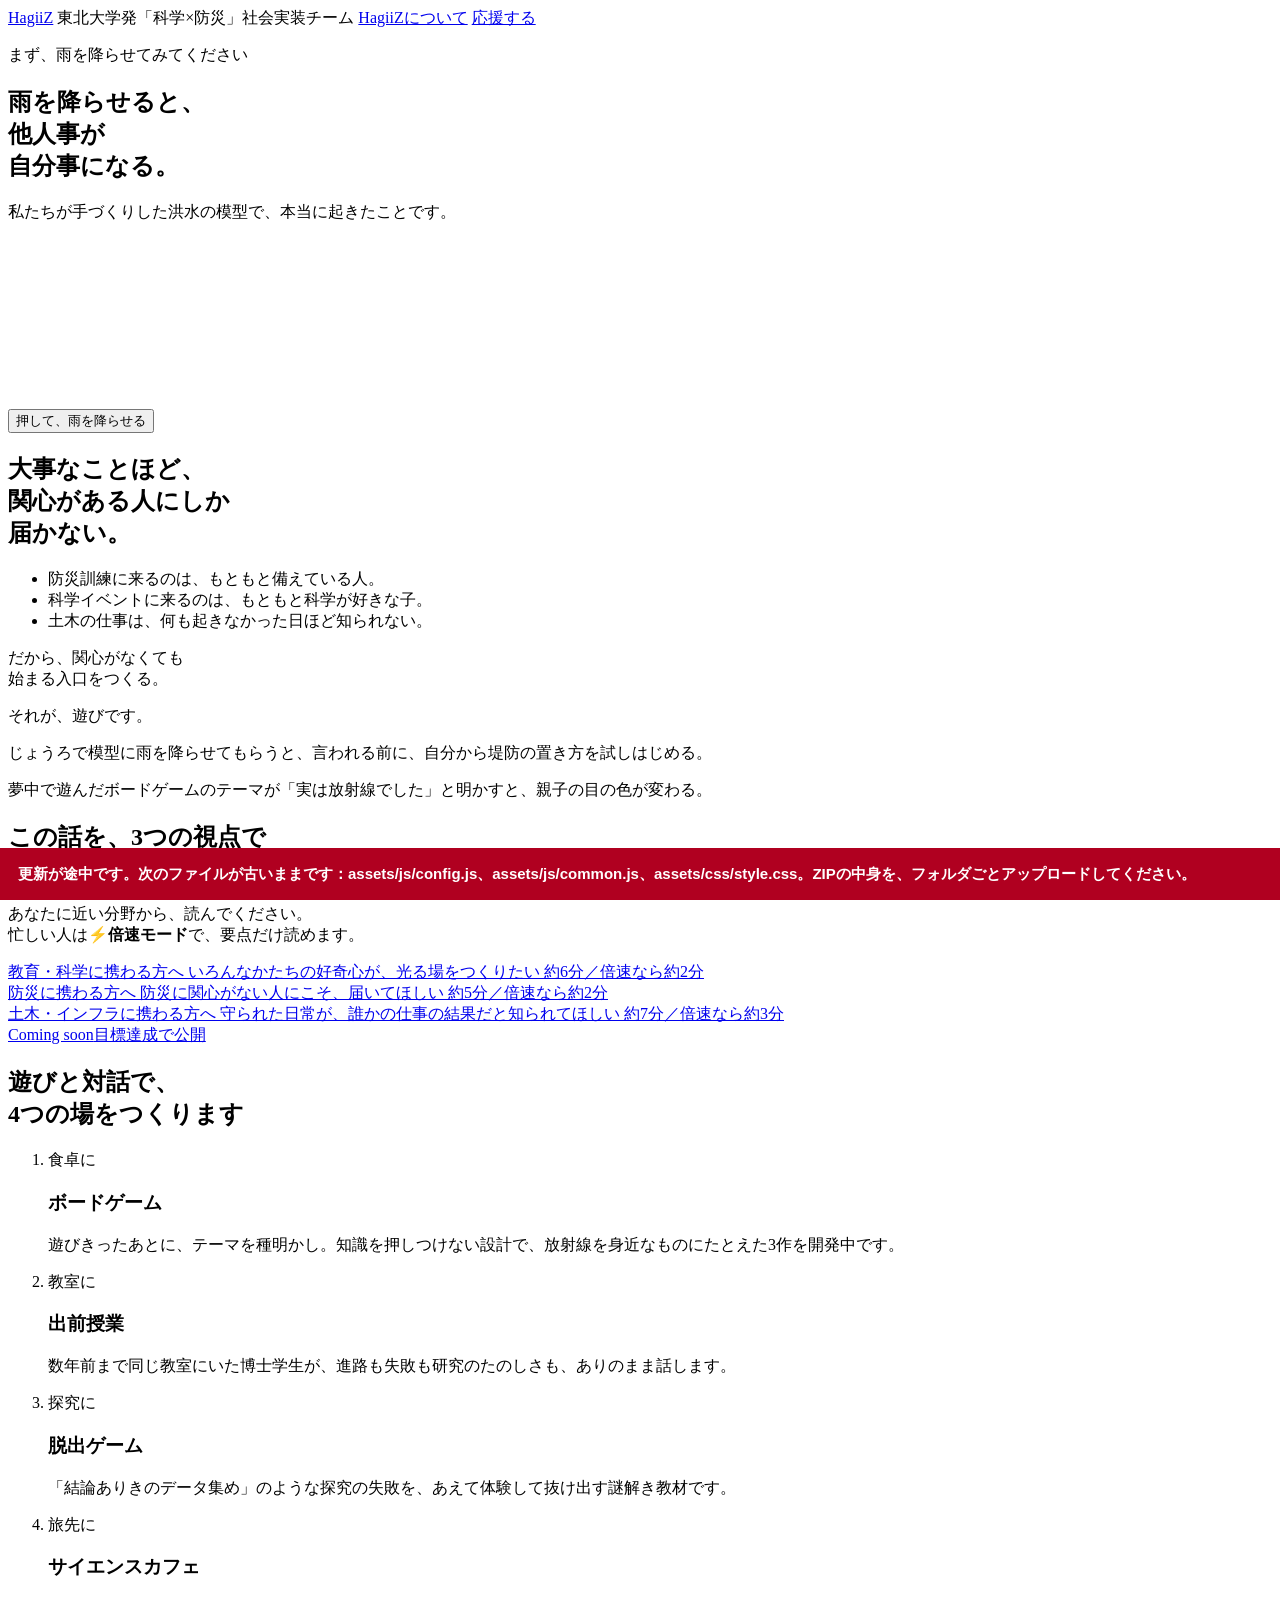
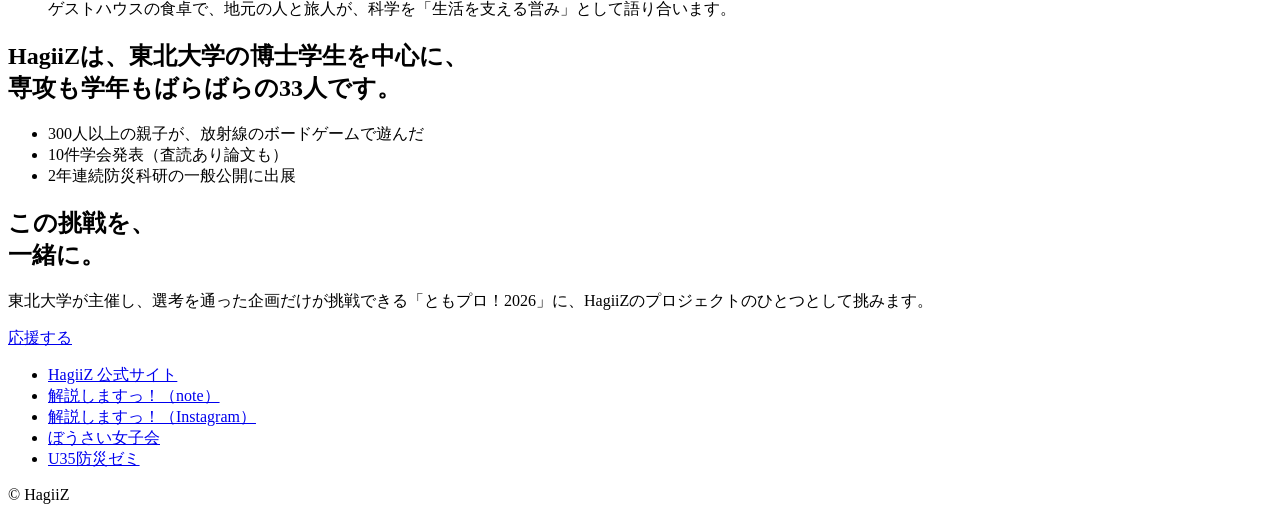
==== index.html @ 509cc251 "Add files via upload" ====
<!doctype html>
<html lang="ja">
<head>
<meta charset="utf-8">
<meta name="viewport" content="width=device-width, initial-scale=1, viewport-fit=cover">
<title>雨を降らせると、他人事が自分事になる。｜HagiiZ</title>
<meta name="description" content="大事なことほど、関心がある人にしか届かない。だから東北大学の学生33人のチーム HagiiZ は、関心がなくても始まる「遊び」をつくります。">
<meta name="theme-color" content="#E24F93">

<!-- SNSで共有したときの表示（公開URLが決まったら https://〜 の部分を書き換えてください） -->
<meta property="og:type" content="website">
<meta property="og:title" content="雨を降らせると、他人事が自分事になる。｜HagiiZ">
<meta property="og:description" content="大事なことほど、関心がある人にしか届かない。だから、関心がなくても始まる「遊び」をつくる。">
<meta property="og:image" content="https://USERNAME.github.io/REPOSITORY/images/ogp/top.jpg">
<meta name="twitter:card" content="summary_large_image">

<link rel="icon" href="data:image/svg+xml,<svg xmlns='http://www.w3.org/2000/svg' viewBox='0 0 100 100'><text y='.9em' font-size='90'>🌊</text></svg>">
<link rel="preconnect" href="https://fonts.googleapis.com">
<link rel="preconnect" href="https://fonts.gstatic.com" crossorigin>
<link href="https://fonts.googleapis.com/css2?family=Dela+Gothic+One&family=Noto+Sans+JP:wght@500;700;900&display=swap" rel="stylesheet">
<link rel="stylesheet" href="assets/css/style.css?v=2026-09-25b">
</head>
<body class="top">

<header class="head">
  <a class="logo" href="index.html">HagiiZ</a>
  <span class="head-tag">東北大学発「科学×防災」社会実装チーム</span>
  <a class="about-btn" data-about href="https://www.hagiiz.com/" target="_blank" rel="noopener">HagiiZについて</a>
  <a class="btn btn--support btn--sm" data-support="header" href="support.html">応援する</a>
</header>

<main>

  <!-- ① フック：さわれる模型 -->
  <section class="hero" aria-labelledby="hero-title">
    <div class="hero-inner">
      <div class="hero-text">
        <p class="sticker">まず、雨を降らせてみてください</p>
        <h1 id="hero-title" class="hero-title">雨を降らせると、<br>他人事が<br>自分事になる。</h1>
        <p class="hero-lead note">私たちが手づくりした洪水の模型で、本当に起きたことです。</p>
      </div>

      <div class="model-wrap">
        <div class="model" id="model">
          <canvas id="model-canvas" role="img" aria-label="洪水流域模型。左に山、真ん中に川と堤防、右に町。雨が降ると川の水位が上がり、堤防を越えると町に水が流れ込む。"></canvas>
        </div>
        <p class="model-caption" id="model-caption" aria-live="polite"></p>
        <div class="model-actions">
          <button class="btn btn--pour" id="model-btn" type="button">押して、雨を降らせる</button>
          <button class="btn-text" id="model-reset" type="button" hidden>最初から</button>
        </div>
        <div class="model-cta" id="model-cta" hidden>
          <p class="model-cta-t">この「自分事になる瞬間」を、<br>つくり続けたい。</p>
          <a class="btn btn--sub" href="#why">なぜ、つくるのか</a>
        </div>
      </div>
    </div>
  </section>

  <span data-dock-after aria-hidden="true"></span>

  <!-- ② いちばん大きな話：なぜ -->
  <section class="why" id="why" aria-labelledby="why-title">
    <div class="why-inner">
      <div class="why-col">
        <h2 class="why-big" id="why-title">大事なことほど、<br>関心がある人にしか<br>届かない。</h2>
        <ul class="why-facts note">
          <li>防災訓練に来るのは、もともと備えている人。</li>
          <li>科学イベントに来るのは、もともと科学が好きな子。</li>
          <li>土木の仕事は、何も起きなかった日ほど知られない。</li>
        </ul>
      </div>
      <div class="why-col why-col--a">
        <p class="why-big why-big--turn">だから、関心がなくても<br>始まる入口をつくる。</p>
        <p class="why-answer"><span>それが、</span><span class="why-play">遊び</span><span>です。</span></p>
        <div class="why-proof">
          <p class="note">じょうろで模型に雨を降らせてもらうと、言われる前に、自分から堤防の置き方を試しはじめる。</p>
          <p class="note">夢中で遊んだボードゲームのテーマが「実は放射線でした」と明かすと、親子の目の色が変わる。</p>
        </div>
      </div>
    </div>
  </section>

  <!-- ③ 3つの視点 -->
  <section class="doors" id="doors" aria-labelledby="doors-title">
    <div class="wrap">
      <h2 class="sec-title" id="doors-title">この話を、3つの視点で<br class="sp">書きました。</h2>
      <p class="note doors-lead">あなたに近い分野から、読んでください。<br>忙しい人は<b class="fast-word">⚡倍速モード</b>で、要点だけ読めます。</p>

      <div class="doors-grid">
        <a class="door" data-layer="science" href="science.html">
          <div class="door-img" data-slot="top/door-science" data-alt="サイエンスの物語"></div>
          <div class="door-body">
            <span class="door-pill">教育・科学に携わる方へ</span>
            <span class="door-title">いろんなかたちの好奇心が、光る場をつくりたい</span>
            <span class="door-meta">約6分／倍速なら約2分</span>
          </div>
        </a>

        <a class="door" data-layer="bosai" href="bosai.html">
          <div class="door-img" data-slot="top/door-bosai" data-alt="防災の物語"></div>
          <div class="door-body">
            <span class="door-pill">防災に携わる方へ</span>
            <span class="door-title">防災に関心がない人にこそ、届いてほしい</span>
            <span class="door-meta">約5分／倍速なら約2分</span>
          </div>
        </a>

        <a class="door" data-layer="doboku" href="doboku.html" data-lock="doboku">
          <div class="door-img" data-slot="top/door-doboku" data-alt="土木の物語"></div>
          <div class="door-body">
            <span class="door-pill">土木・インフラに携わる方へ</span>
            <span class="door-title">守られた日常が、誰かの仕事の結果だと知られてほしい</span>
            <span class="door-meta">約7分／倍速なら約3分</span>
          </div>
          <span class="door-lock" aria-hidden="true"><span class="door-lock-t">Coming soon</span><span class="door-lock-d">目標達成で公開</span></span>
        </a>
      </div>
    </div>
  </section>

  <!-- ④ 私たちがつくるもの -->
  <section class="things" aria-labelledby="things-title">
    <div class="wrap">
      <h2 class="sec-title" id="things-title">遊びと対話で、<br class="sp">4つの場をつくります</h2>
      <ol class="things-grid">
        <li class="thing">
          <div class="thing-img" data-slot="top/thing-boardgame" data-alt="ボードゲームで遊ぶ親子"></div>
          <span class="thing-where">食卓に</span>
          <h3 class="thing-title">ボードゲーム</h3>
          <p class="note">遊びきったあとに、テーマを種明かし。知識を押しつけない設計で、放射線を身近なものにたとえた3作を開発中です。</p>
        </li>
        <li class="thing">
          <div class="thing-img" data-slot="top/thing-class" data-alt="高校での出前授業"></div>
          <span class="thing-where">教室に</span>
          <h3 class="thing-title">出前授業</h3>
          <p class="note">数年前まで同じ教室にいた博士学生が、進路も失敗も研究のたのしさも、ありのまま話します。</p>
        </li>
        <li class="thing">
          <div class="thing-img" data-slot="top/thing-escape" data-alt="脱出ゲーム教材"></div>
          <span class="thing-where">探究に</span>
          <h3 class="thing-title">脱出ゲーム</h3>
          <p class="note">「結論ありきのデータ集め」のような探究の失敗を、あえて体験して抜け出す謎解き教材です。</p>
        </li>
        <li class="thing">
          <div class="thing-img" data-slot="top/thing-cafe" data-alt="ゲストハウスのサイエンスカフェ"></div>
          <span class="thing-where">旅先に</span>
          <h3 class="thing-title">サイエンスカフェ</h3>
          <p class="note">ゲストハウスの食卓で、地元の人と旅人が、科学を「生活を支える営み」として語り合います。</p>
        </li>
      </ol>
    </div>
  </section>

  <!-- ⑤ 私たちについて -->
  <section class="stats" aria-labelledby="stats-title">
    <div class="wrap">
      <h2 class="stats-title" id="stats-title">HagiiZは、東北大学の博士学生を中心に、<br>専攻も学年もばらばらの33人です。</h2>
      <ul class="stats-list">
        <li><span class="stats-num" data-count="300" data-suffix="">300</span><span class="stats-unit">人以上</span><span class="stats-label">の親子が、放射線のボードゲームで遊んだ</span></li>
        <li><span class="stats-num" data-count="10" data-suffix="">10</span><span class="stats-unit">件</span><span class="stats-label">学会発表（査読あり論文も）</span></li>
        <li><span class="stats-num" data-count="2" data-suffix="">2</span><span class="stats-unit">年連続</span><span class="stats-label">防災科研の一般公開に出展</span></li>
      </ul>
    </div>
  </section>

  <!-- ⑥ ひとつだけのお願い -->
  <section class="final" aria-labelledby="final-title">
    <div class="wrap final-inner">
      <h2 class="final-title" id="final-title">この挑戦を、<br>一緒に。</h2>
      <p class="note final-lead">東北大学が主催し、選考を通った企画だけが挑戦できる「ともプロ！2026」に、HagiiZのプロジェクトのひとつとして挑みます。</p>
      <div class="btn-row">
        <a class="btn btn--support btn--lg" data-support="final" href="support.html">応援する</a>
      </div>
      <div id="share"></div>
    </div>
  </section>
</main>

<footer class="site-foot">
  <ul>
    <li><a href="https://www.hagiiz.com/" target="_blank" rel="noopener">HagiiZ 公式サイト</a></li>
    <li><a href="https://note.com/hagiiz_kaisetsu" target="_blank" rel="noopener">解説しますっ！（note）</a></li>
    <li><a href="https://www.instagram.com/hagiiz_kaisetsu/" target="_blank" rel="noopener">解説しますっ！（Instagram）</a></li>
    <li><a href="https://hagiiz-project.github.io/resilience-for-ladies-HP/" target="_blank" rel="noopener">ぼうさい女子会</a></li>
    <li><a href="https://u35-bosai-zemi.github.io/u35-bosai-web/" target="_blank" rel="noopener">U35防災ゼミ</a></li>
  </ul>
  <p>© HagiiZ</p>
</footer>

<!-- スマホ：最初の画面を過ぎると出る -->

<script src="assets/js/config.js?v=2026-09-25b"></script>
<script src="assets/js/common.js?v=2026-09-25b"></script>
<script src="assets/js/top.js?v=2026-09-25b"></script>
<script src="assets/js/hero.js?v=2026-09-25b"></script>
<script>
/* 更新チェック：HTMLだけ新しく、assets / content フォルダが古いままだと、ここで気づけるようにする */
(function () {
  var want = "2026-09-25b", bad = [];
  if (!window.SITE || window.SITE.BUILD !== want) bad.push("assets/js/config.js");
  if (!window.HZ || window.HZ.BUILD !== want) bad.push("assets/js/common.js");
  var css = getComputedStyle(document.documentElement).getPropertyValue("--build").replace(/["'\s]/g, "");
  if (css !== want) bad.push("assets/css/style.css");
  if (document.querySelector('script[src*="content/"]') && window.CONTENT_BUILD !== want) bad.push("content/");
  if (!bad.length) return;
  var d = document.createElement("div");
  d.setAttribute("role", "alert");
  d.style.cssText = "position:fixed;left:0;right:0;bottom:0;z-index:9999;padding:14px 18px;background:#B00020;color:#fff;font:700 15px/1.6 sans-serif";
  d.textContent = "更新が途中です。次のファイルが古いままです：" + bad.join("、") + "。ZIPの中身を、フォルダごとアップロードしてください。";
  document.body.appendChild(d);
})();
</script>
</body>
</html>
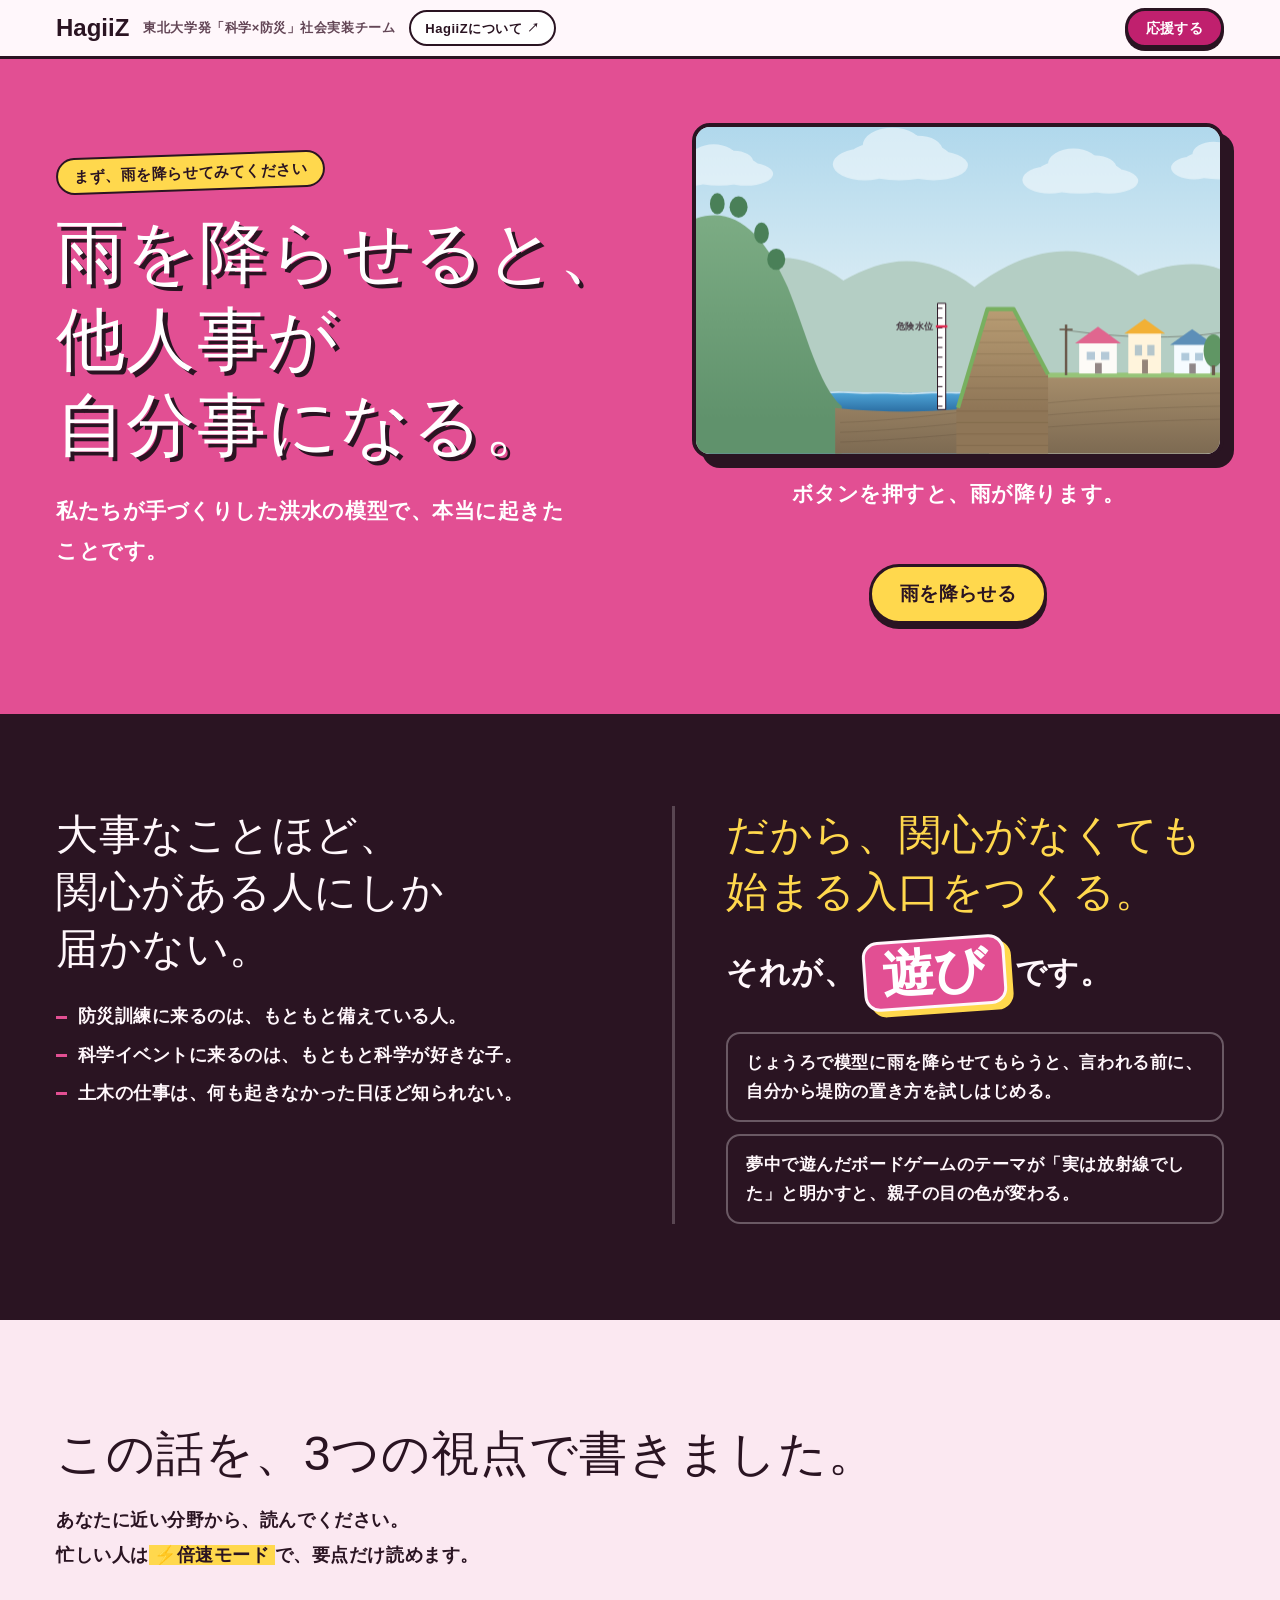
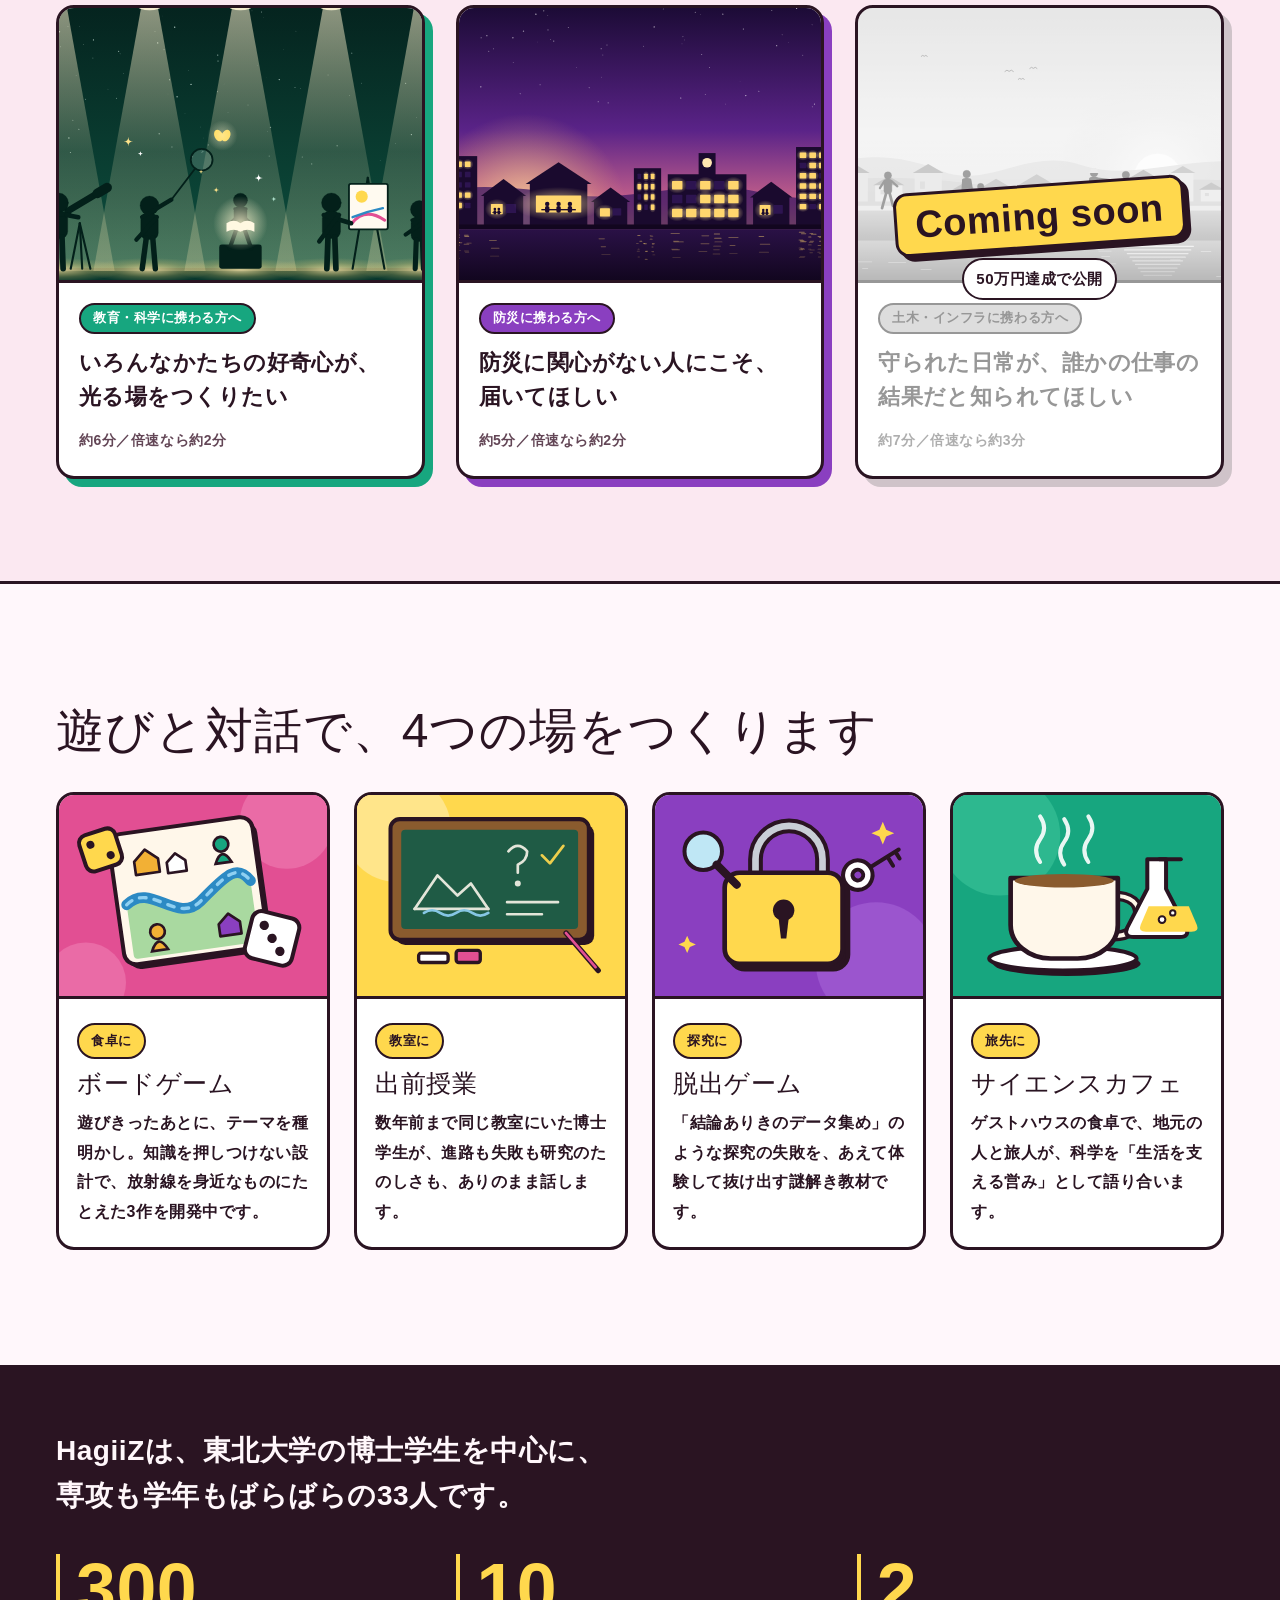
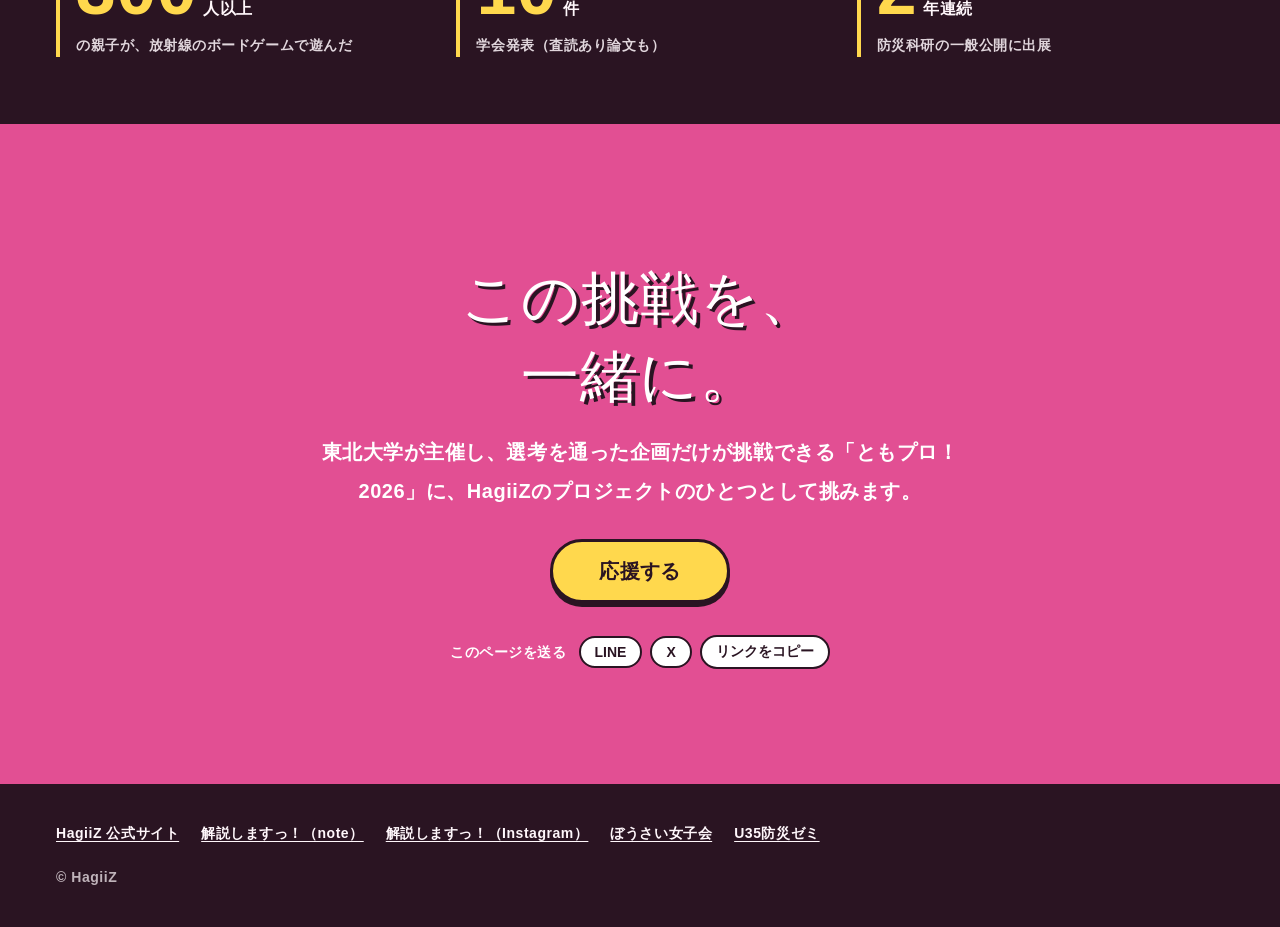
==== commit e4d5f8f8: "Add files via upload" ====
--- a/index.html
+++ b/index.html
@@ -18,7 +18,7 @@
 <link rel="preconnect" href="https://fonts.googleapis.com">
 <link rel="preconnect" href="https://fonts.gstatic.com" crossorigin>
 <link href="https://fonts.googleapis.com/css2?family=Dela+Gothic+One&family=Noto+Sans+JP:wght@500;700;900&display=swap" rel="stylesheet">
-<link rel="stylesheet" href="assets/css/style.css?v=2026-09-25b">
+<link rel="stylesheet" href="assets/css/style.css?v=2026-09-25c">
 </head>
 <body class="top">
 
@@ -190,14 +190,14 @@
 
 <!-- スマホ：最初の画面を過ぎると出る -->
 
-<script src="assets/js/config.js?v=2026-09-25b"></script>
-<script src="assets/js/common.js?v=2026-09-25b"></script>
-<script src="assets/js/top.js?v=2026-09-25b"></script>
-<script src="assets/js/hero.js?v=2026-09-25b"></script>
+<script src="assets/js/config.js?v=2026-09-25c"></script>
+<script src="assets/js/common.js?v=2026-09-25c"></script>
+<script src="assets/js/top.js?v=2026-09-25c"></script>
+<script src="assets/js/hero.js?v=2026-09-25c"></script>
 <script>
 /* 更新チェック：HTMLだけ新しく、assets / content フォルダが古いままだと、ここで気づけるようにする */
 (function () {
-  var want = "2026-09-25b", bad = [];
+  var want = "2026-09-25c", bad = [];
   if (!window.SITE || window.SITE.BUILD !== want) bad.push("assets/js/config.js");
   if (!window.HZ || window.HZ.BUILD !== want) bad.push("assets/js/common.js");
   var css = getComputedStyle(document.documentElement).getPropertyValue("--build").replace(/["'\s]/g, "");
--- a/assets/css/style.css
+++ b/assets/css/style.css
@@ -0,0 +1,1790 @@
+/* =========================================================
+   HagiiZ 応援サイト
+   書体の役割
+     叫ぶ（見出し・大きな数字）…… Dela Gothic One
+     主張（言い切りの一文・ボタン）… Noto Sans JP 900
+     説明（語り・補足）…………………… ふい字（無ければ Zen Kurenaido）
+   ========================================================= */
+
+/* ふい字：assets/fonts/ に置くと使われます（assets/fonts/README.md 参照）。
+   端末にインストール済みなら、それも使います。 */
+@font-face {
+  font-family: "HuiFont";
+  src: local("ふい字Ｐ"), local("ふい字P"), local("ふい字"), local("HuiFontP"), local("HuiFont"),
+       url("../fonts/HuiFont.woff2") format("woff2"),
+       url("../fonts/HuiFont.ttf") format("truetype");
+  font-display: swap;
+}
+
+:root {
+  --build: "2026-09-25c";   /* 更新の確認用（触らない） */
+  color-scheme: light;
+
+  --rose: #E24F93;
+  --rose-deep: #C0206E;     /* 白文字を載せる用（5.7:1） */
+  --rose-pale: #FBD9E8;
+  --paper: #FFF7FB;
+  --paper-2: #FBE8F1;
+  --ink: #2A1422;           /* 濃い葡萄色 */
+  --ink-2: #634656;
+  --sun: #FFD84D;
+  --water: #2C8AC4;
+  --white: #FFFFFF;
+
+  --accent: var(--rose);
+  --accent-ink: var(--rose-deep);
+  --on-accent: #FFFFFF;
+  --hl: #FFE58A;            /* 主張に引くマーカー */
+
+  --f-shout: "Dela Gothic One", "Noto Sans JP", "Hiragino Kaku Gothic StdN", "Yu Gothic", sans-serif;
+  --f-claim: "Noto Sans JP", "Noto Sans CJK JP", "Hiragino Kaku Gothic ProN", "Yu Gothic", "Meiryo", sans-serif;
+  /* 説明の文章も、見出し（例：「防災に関心がない人にこそ、届いてほしい」）と同じゴシック。
+     ふい字に戻すときは、先頭に "HuiFont", を足してください。 */
+  --f-note: "Noto Sans JP", "Noto Sans CJK JP", "Hiragino Kaku Gothic ProN", "Yu Gothic", "Meiryo", sans-serif;
+  --w-note: 900;            /* 太さ。重く感じたら 700 に */
+
+  --bar-h: 58px;
+  --radius: 18px;
+  --line: 3px solid var(--ink);
+  --pad-x: clamp(18px, 5vw, 56px);
+  --safe-b: env(safe-area-inset-bottom, 0px);
+}
+
+/* 分野ごとの色 */
+[data-layer="doboku"]  { --accent: #F2B035; --accent-ink: #8A5B00; --on-accent: #2A1422; --hl: #FFE08A; }
+[data-layer="bosai"]   { --accent: #8A3FC0; --accent-ink: #6E2AA0; --on-accent: #FFFFFF; --hl: #E6D0F7; }
+[data-layer="science"] { --accent: #17A67F; --accent-ink: #0E7357; --on-accent: #FFFFFF; --hl: #BFEFDC; }
+
+*, *::before, *::after { box-sizing: border-box; }
+html { -webkit-text-size-adjust: 100%; scroll-padding-top: calc(var(--bar-h) + 16px); }
+@media (prefers-reduced-motion: no-preference) { html { scroll-behavior: smooth; } }
+
+body {
+  margin: 0;
+  background: var(--paper);
+  color: var(--ink);
+  font-family: var(--f-note);
+  font-weight: var(--w-note);
+  font-size: 17px;
+  line-height: 1.95;
+  letter-spacing: 0.03em;
+  overflow-wrap: anywhere;
+}
+@media (min-width: 900px) { body { font-size: 18px; } }
+
+img { max-width: 100%; display: block; }
+a { color: inherit; }
+b, strong { font-weight: 700; }
+[hidden] { display: none !important; }
+
+:focus-visible { outline: 3px solid var(--water); outline-offset: 3px; }
+
+.wrap { max-width: 1180px; margin: 0 auto; }
+.sp { display: inline; }
+@media (min-width: 720px) { .sp { display: none; } }
+
+/* ---------- 書体の役割 ---------- */
+.note { font-family: var(--f-note); font-weight: var(--w-note); }
+
+.sec-title,
+.hero-title,
+.cover-title,
+.scene-title,
+.final-title,
+.mid-claim {
+  font-family: var(--f-shout);
+  font-weight: 400;
+  letter-spacing: 0.02em;
+  line-break: strict;
+  word-break: auto-phrase;
+}
+
+.claim,
+.qcard-claim,
+.item-title,
+.stage-title,
+.gift-item,
+.howto-t,
+.tldr li,
+.btn,
+.door-title,
+.cross-title,
+summary {
+  font-family: var(--f-claim);
+  font-weight: 900;
+  letter-spacing: 0.02em;
+  word-break: auto-phrase;
+}
+
+.sec-title {
+  font-size: clamp(28px, 4.4vw, 48px);
+  line-height: 1.35;
+  margin: 0 0 28px;
+}
+
+/* マーカー：読むところまで来たら、線が引かれる */
+.mk,
+.claim .hl {
+  background-image: linear-gradient(transparent 58%, var(--hl) 58%, var(--hl) 92%, transparent 92%);
+  background-repeat: no-repeat;
+  background-size: 0% 100%;
+  transition: background-size .7s cubic-bezier(.3,.8,.3,1) .1s;
+  -webkit-box-decoration-break: clone;
+  box-decoration-break: clone;
+}
+.mk { font-family: var(--f-claim); font-weight: 900; }
+.mk.is-on,
+.claim.is-on .hl { background-size: 100% 100%; }
+.top .mk, .top .claim .hl { --hl: var(--sun); }
+
+/* ---------- 制作中の目印 ---------- */
+mark.todo {
+  background: var(--sun);
+  color: var(--ink);
+  outline: 2px dashed var(--ink);
+  padding: 0 .2em;
+  font-family: var(--f-claim);
+  font-weight: 700;
+}
+
+/* ---------- 画像枠 ---------- */
+.img-slot {
+  position: relative;
+  width: 100%;
+  height: 100%;
+  min-height: 180px;
+  overflow: hidden;
+  background-color: var(--paper-2);
+  background-image: repeating-radial-gradient(ellipse 120% 80% at 30% 60%, transparent 0 28px, #EFC4D8 28px 29.5px);
+}
+.img-slot img { width: 100%; height: 100%; object-fit: cover; }
+.img-slot.has-img { background: none; }
+.img-label {
+  position: absolute;
+  left: 12px; right: 12px; bottom: 12px;
+  font-family: var(--f-claim);
+  font-size: 12px;
+  line-height: 1.5;
+  background: rgba(255, 247, 251, .94);
+  padding: 8px 10px;
+  border-left: 4px solid var(--accent);
+}
+.img-slot.has-img .img-label { display: none; }
+.is-gone { display: none !important; }
+
+/* ---------- ボタン ---------- */
+.btn {
+  display: inline-flex;
+  align-items: center;
+  justify-content: center;
+  gap: .4em;
+  min-height: 54px;
+  padding: 0 28px;
+  border: var(--line);
+  border-radius: 999px;
+  font-size: 17px;
+  line-height: 1.3;
+  text-align: center;
+  text-decoration: none;
+  cursor: pointer;
+  transition: transform .12s ease, box-shadow .12s ease, background-color .12s ease;
+  -webkit-tap-highlight-color: transparent;
+}
+.btn:active { transform: translateY(3px); box-shadow: 0 1px 0 var(--ink); }
+.btn--donate {
+  background: var(--rose-deep);
+  color: var(--white);
+  box-shadow: 0 4px 0 var(--ink);
+}
+.btn--donate:hover { transform: translateY(-2px); box-shadow: 0 6px 0 var(--ink); }
+.btn--support {
+  background: var(--rose-deep);
+  color: var(--white);
+  box-shadow: 0 4px 0 var(--ink);
+}
+.btn--support:hover { transform: translateY(-2px); box-shadow: 0 6px 0 var(--ink); }
+.btn--sub {
+  background: var(--white);
+  color: var(--ink);
+  box-shadow: 0 4px 0 var(--ink);
+}
+.btn--sub:hover { background: var(--paper-2); }
+.btn--ghost {
+  background: transparent;
+  color: inherit;
+  border-color: currentColor;
+}
+.btn--ghost:hover { background: rgba(255,255,255,.14); }
+.btn--pour,
+.btn--fast {
+  background: var(--sun);
+  color: var(--ink);
+  box-shadow: 0 5px 0 var(--ink);
+  font-size: 19px;
+  min-height: 60px;
+}
+.btn--pour:hover,
+.btn--fast:hover { transform: translateY(-2px); box-shadow: 0 7px 0 var(--ink); }
+.btn--sm { min-height: 40px; padding: 0 18px; font-size: 14px; box-shadow: 0 3px 0 var(--ink); }
+.btn--lg { min-height: 64px; padding: 0 46px; font-size: 20px; }
+.btn--block { display: flex; width: 100%; }
+.btn-row { display: flex; flex-wrap: wrap; gap: 14px; align-items: center; }
+
+.btn-text {
+  background: none;
+  border: 0;
+  padding: 8px 4px;
+  cursor: pointer;
+  color: inherit;
+  font-family: var(--f-claim);
+  font-weight: 700;
+  font-size: 15px;
+  text-decoration: underline;
+  text-decoration-thickness: 2px;
+  text-underline-offset: 4px;
+}
+
+.chip-btn {
+  font-family: var(--f-claim);
+  font-weight: 700;
+  font-size: 14px;
+  padding: 6px 14px;
+  border: 2px solid var(--ink);
+  border-radius: 999px;
+  background: var(--white);
+  color: var(--ink);
+  cursor: pointer;
+}
+.chip-btn:hover { background: var(--sun); }
+
+.count-chip,
+.badge,
+.meter-chip {
+  display: inline-flex;
+  align-items: center;
+  gap: .3em;
+  font-family: var(--f-claim);
+  font-weight: 900;
+  font-size: 14px;
+  line-height: 1.2;
+  padding: 7px 14px;
+  border: 2px solid var(--ink);
+  border-radius: 999px;
+  background: var(--white);
+  color: var(--ink);
+  white-space: nowrap;
+}
+.count-chip:empty, .meter-chip:empty { display: none; }
+[data-countdown][data-phase="live"] { background: var(--sun); }
+[data-countdown].is-hurry { background: var(--rose-deep); color: var(--white); animation: pulse 1.6s ease-in-out infinite; }
+@keyframes pulse { 50% { transform: scale(1.06); } }
+
+/* =========================================================
+   トップページ
+   ========================================================= */
+
+.head {
+  position: sticky;
+  top: 0;
+  z-index: 30;
+  display: flex;
+  align-items: center;
+  gap: 14px;
+  min-height: var(--bar-h);
+  padding: 8px var(--pad-x);
+  background: var(--paper);
+  border-bottom: var(--line);
+}
+.logo {
+  font-family: var(--f-shout);
+  font-size: 24px;
+  line-height: 1;
+  text-decoration: none;
+  letter-spacing: 0;
+}
+.head-tag {
+  font-family: var(--f-claim);
+  font-weight: 700;
+  font-size: 13px;
+  color: var(--ink-2);
+}
+.head-count { margin-left: auto; }
+.head .btn--support { margin-left: auto; }
+@media (max-width: 899px) { .head-tag { display: none; } }
+@media (max-width: 719px) {
+  .head-count { display: none; }
+  .head .btn--support { margin-left: auto; }
+}
+
+.sticker {
+  display: inline-block;
+  margin: 0 0 18px;
+  padding: 6px 16px;
+  font-family: var(--f-claim);
+  font-weight: 900;
+  font-size: 15px;
+  line-height: 1.4;
+  color: var(--ink);
+  background: var(--sun);
+  border: 2px solid var(--ink);
+  border-radius: 999px;
+  transform: rotate(-2deg);
+}
+
+/* ---- ① ヒーロー ---- */
+.hero {
+  position: relative;
+  background: var(--rose);
+  color: var(--white);
+  border-bottom: var(--line);
+  padding: clamp(28px, 5vw, 72px) var(--pad-x) clamp(64px, 7vw, 96px);
+}
+.hero-inner {
+  max-width: 1180px;
+  margin: 0 auto;
+  display: grid;
+  grid-template-columns: minmax(0, 1.1fr) minmax(0, 1fr);
+  gap: clamp(28px, 4vw, 64px);
+  align-items: center;
+}
+.hero-title {
+  font-size: clamp(34px, 5.4vw, 70px);
+  line-height: 1.25;
+  margin: 0 0 22px;
+  text-shadow: .06em .06em 0 var(--ink);
+}
+.hero-lead {
+  word-break: auto-phrase;
+  margin: 0 0 22px;
+  font-size: clamp(18px, 1.7vw, 21px);
+  line-height: 1.9;
+  max-width: 30em;
+}
+.hero-badges { display: flex; flex-wrap: wrap; gap: 10px; }
+.badge--goal { background: var(--sun); }
+.badge--goal b { font-family: var(--f-shout); font-weight: 400; font-size: 17px; }
+
+.model-wrap { text-align: center; }
+.model {
+  border: 4px solid var(--ink);
+  border-radius: var(--radius);
+  overflow: hidden;
+  box-shadow: 10px 10px 0 var(--ink);
+  background: #EAF0F2;
+}
+.model canvas { display: block; width: 100%; aspect-ratio: 16 / 10; height: auto; }
+.model.is-shake { animation: shake .5s ease; }
+@keyframes shake {
+  20% { transform: translateX(-6px) rotate(-.6deg); }
+  40% { transform: translateX(6px) rotate(.6deg); }
+  60% { transform: translateX(-4px); }
+  80% { transform: translateX(3px); }
+}
+#model-btn {
+  touch-action: none;
+  -webkit-user-select: none;
+  user-select: none;
+  -webkit-touch-callout: none;
+}
+#model-btn.is-pressing {
+  transform: translateY(4px) scale(.98);
+  box-shadow: 0 1px 0 var(--ink);
+  background: #FFE58A;
+}
+.model-caption {
+  min-height: 3.6em;
+  margin: 18px 0 12px;
+  font-family: var(--f-claim);
+  font-weight: 900;
+  font-size: clamp(18px, 1.8vw, 21px);
+  line-height: 1.7;
+}
+.model-actions { display: flex; align-items: center; justify-content: center; gap: 14px; flex-wrap: wrap; }
+.model-actions .btn-text { color: var(--white); }
+.model-cta {
+  margin-top: 16px;
+  padding: 20px;
+  background: var(--white);
+  color: var(--ink);
+  border: var(--line);
+  border-radius: var(--radius);
+  box-shadow: 6px 6px 0 var(--ink);
+  animation: pop .45s cubic-bezier(.2,1.4,.4,1) both;
+}
+.model-cta-t {
+  margin: 0 0 14px;
+  font-family: var(--f-shout);
+  font-size: clamp(19px, 2vw, 24px);
+  line-height: 1.5;
+}
+.model-cta .btn-row { justify-content: center; }
+.model-cta .btn--ghost { color: var(--ink); }
+@keyframes pop { from { transform: scale(.85) translateY(10px); opacity: 0; } }
+
+.hero-skip {
+  position: absolute;
+  left: 50%;
+  bottom: 14px;
+  transform: translateX(-50%);
+  font-family: var(--f-claim);
+  font-weight: 700;
+  font-size: 14px;
+  color: var(--white);
+  text-decoration: none;
+  padding-bottom: 22px;
+}
+.hero-skip::after {
+  content: "";
+  position: absolute;
+  left: 50%;
+  bottom: 4px;
+  width: 10px; height: 10px;
+  border-right: 3px solid currentColor;
+  border-bottom: 3px solid currentColor;
+  transform: translateX(-50%) rotate(45deg);
+}
+
+@media (max-width: 859px) {
+  .hero-inner { grid-template-columns: 1fr; gap: 18px; }
+  .hero { padding-top: 18px; padding-bottom: 84px; }
+  .hero-title { margin-bottom: 14px; }
+  .hero-lead { font-size: 16px; line-height: 1.8; margin-bottom: 0; }
+  .hero-badges { display: none; }
+  .sticker { font-size: 13px; margin-bottom: 12px; }
+  .model-caption { margin: 12px 0 8px; min-height: 3.4em; }
+}
+
+/* ---- 流れる帯 ---- */
+.marquee {
+  overflow: hidden;
+  background: var(--ink);
+  color: var(--sun);
+  border-bottom: var(--line);
+  padding: 14px 0;
+}
+.marquee-track {
+  display: flex;
+  width: max-content;
+  animation: marquee 32s linear infinite;
+}
+.marquee-track span {
+  font-family: var(--f-shout);
+  font-size: clamp(20px, 2.6vw, 30px);
+  line-height: 1.2;
+  white-space: nowrap;
+  padding-right: 1.6em;
+}
+.marquee-track span::after { content: "●"; margin-left: 1.6em; font-size: .5em; vertical-align: middle; color: var(--rose); }
+@keyframes marquee { to { transform: translateX(-50%); } }
+
+/* ---- ② 30秒でわかる ---- */
+.quick { padding: clamp(56px, 8vw, 104px) var(--pad-x); }
+.quick-grid {
+  list-style: none;
+  margin: 0;
+  padding: 0;
+  display: grid;
+  grid-template-columns: repeat(3, minmax(0, 1fr));
+  gap: clamp(16px, 2.4vw, 28px);
+}
+.qcard {
+  display: flex;
+  flex-direction: column;
+  gap: 12px;
+  padding: 26px 24px 28px;
+  background: var(--white);
+  border: var(--line);
+  border-radius: var(--radius);
+  box-shadow: 7px 7px 0 var(--ink);
+}
+.q {
+  align-self: flex-start;
+  font-family: var(--f-shout);
+  font-size: 16px;
+  padding: 4px 14px;
+  background: var(--sun);
+  border: 2px solid var(--ink);
+  border-radius: 999px;
+  transform: rotate(-2deg);
+}
+.qcard-claim { margin: 0; font-size: clamp(21px, 2.2vw, 26px); line-height: 1.5; }
+.qcard .note { margin: 0; }
+.qcard--ask { background: var(--rose); color: var(--white); }
+.qcard--ask .btn { margin-top: auto; background: var(--sun); color: var(--ink); }
+@media (max-width: 859px) { .quick-grid { grid-template-columns: 1fr; } }
+
+/* ---- ③ ゲージ・ステージ ---- */
+.progress {
+  padding: clamp(56px, 8vw, 104px) var(--pad-x);
+  background: var(--paper-2);
+  border-top: var(--line);
+  border-bottom: var(--line);
+}
+.progress-meter { margin-bottom: 40px; }
+.meter-now { margin: 0 0 14px; display: flex; flex-wrap: wrap; align-items: baseline; gap: 4px 14px; }
+.meter-big { font-family: var(--f-shout); font-size: clamp(40px, 6vw, 64px); line-height: 1.1; }
+.meter-sub { font-family: var(--f-claim); font-weight: 700; font-size: 16px; }
+.meter {
+  position: relative;
+  height: 34px;
+  background: var(--white);
+  border: var(--line);
+  border-radius: 999px;
+  margin-bottom: 44px;
+}
+.meter-fill {
+  position: absolute;
+  left: 0; top: 0; bottom: 0;
+  width: 0;
+  border-radius: 999px;
+  background: repeating-linear-gradient(-45deg, var(--rose) 0 12px, #EA6BA6 12px 24px);
+  transition: width 1.2s cubic-bezier(.3,.8,.3,1);
+}
+.meter.is-on .meter-fill { width: max(var(--pct), 0%); }
+.meter-mark {
+  position: absolute;
+  top: -3px; bottom: -3px;
+  width: 3px;
+  background: var(--ink);
+  transform: translateX(-1.5px);
+}
+.meter-mark span {
+  position: absolute;
+  top: 100%;
+  right: 0;
+  margin-top: 8px;
+  font-family: var(--f-claim);
+  font-weight: 900;
+  font-size: 13px;
+  white-space: nowrap;
+}
+.meter-mark:last-child { display: none; }
+.meter-chips { display: flex; flex-wrap: wrap; gap: 8px; }
+
+.stages {
+  list-style: none;
+  margin: 0;
+  padding: 0;
+  display: grid;
+  grid-template-columns: repeat(3, minmax(0, 1fr));
+  gap: 16px;
+}
+.stage {
+  display: flex;
+  flex-direction: column;
+  gap: 6px;
+  padding: 20px 20px 22px;
+  background: var(--white);
+  border: var(--line);
+  border-radius: var(--radius);
+}
+.stage-amount {
+  display: flex;
+  align-items: center;
+  gap: 10px;
+  font-family: var(--f-shout);
+  font-size: 28px;
+  line-height: 1.2;
+}
+.stage-goal {
+  font-family: var(--f-claim);
+  font-weight: 900;
+  font-size: 13px;
+  padding: 3px 10px;
+  background: var(--rose-deep);
+  color: var(--white);
+  border-radius: 999px;
+}
+.stage-title { font-size: 17px; line-height: 1.55; }
+.stage-text { font-size: 15px; line-height: 1.8; color: var(--ink-2); }
+.stage--goal { background: var(--sun); }
+.stage--goal .stage-text { color: var(--ink); }
+@media (max-width: 859px) { .stages { grid-template-columns: 1fr; } }
+
+/* ---- ④ 数字 ---- */
+.stats { background: var(--ink); color: var(--paper); padding: clamp(40px, 6vw, 64px) var(--pad-x); }
+.stats ul {
+  list-style: none;
+  padding: 0;
+  display: grid;
+  grid-template-columns: repeat(auto-fit, minmax(180px, 1fr));
+  gap: clamp(18px, 2.6vw, 36px);
+}
+.stats li { display: flex; flex-wrap: wrap; align-items: baseline; gap: 0 6px; border-left: 4px solid var(--sun); padding-left: 16px; }
+.stats-num { font-family: var(--f-shout); font-size: clamp(44px, 5.6vw, 72px); line-height: 1; color: var(--sun); }
+.stats-unit { font-family: var(--f-claim); font-weight: 900; font-size: 16px; }
+.stats-label { flex-basis: 100%; font-size: 14px; line-height: 1.6; margin-top: 8px; color: rgba(255,247,251,.86); }
+@media (max-width: 859px) { .stats ul { grid-template-columns: repeat(2, minmax(0, 1fr)); } }
+
+/* ---- ⑤ あいさつ ---- */
+.greeting { padding: clamp(56px, 8vw, 104px) var(--pad-x); }
+.greeting-inner {
+  display: grid;
+  grid-template-columns: minmax(0, .8fr) minmax(0, 1.4fr);
+  gap: clamp(24px, 4vw, 56px);
+  align-items: center;
+}
+.video-frame {
+  position: relative;
+  aspect-ratio: 16 / 9;
+  background: var(--ink);
+  border: 4px solid var(--ink);
+  border-radius: var(--radius);
+  overflow: hidden;
+  box-shadow: 10px 10px 0 var(--rose);
+}
+.video-frame iframe, .video-frame video, .video-frame .img-slot {
+  position: absolute; inset: 0; width: 100%; height: 100%; border: 0;
+}
+@media (max-width: 859px) { .greeting-inner { grid-template-columns: 1fr; } }
+
+/* ---- ⑥ 3つの物語 ---- */
+.doors { padding: clamp(56px, 8vw, 104px) var(--pad-x); background: var(--paper-2); border-top: var(--line); }
+.doors-lead { margin: -12px 0 32px; }
+.fast-word { font-family: var(--f-claim); font-weight: 900; background: var(--sun); padding: 0 .3em; }
+.doors-grid { display: grid; grid-template-columns: repeat(3, minmax(0, 1fr)); gap: clamp(18px, 2.4vw, 32px); }
+.door {
+  display: flex;
+  flex-direction: column;
+  text-decoration: none;
+  color: var(--ink);
+  background: var(--white);
+  border: var(--line);
+  border-radius: var(--radius);
+  overflow: hidden;
+  box-shadow: 8px 8px 0 var(--accent);
+  transition: transform .15s ease, box-shadow .15s ease;
+}
+.door:hover { transform: translate(-3px, -3px); box-shadow: 12px 12px 0 var(--accent); }
+.door-img { border-bottom: var(--line); }
+.door-img .img-slot { aspect-ratio: 4 / 3; height: auto; min-height: 0; }
+.door-body { display: flex; flex-direction: column; gap: 12px; padding: 20px 20px 22px; flex: 1; }
+.door-pill {
+  align-self: flex-start;
+  font-family: var(--f-claim);
+  font-weight: 900;
+  font-size: 13px;
+  line-height: 1.3;
+  padding: 5px 12px;
+  border-radius: 999px;
+  background: var(--accent);
+  color: var(--on-accent);
+  border: 2px solid var(--ink);
+}
+.door-title { font-size: clamp(19px, 1.9vw, 22px); line-height: 1.55; }
+.door-meta {
+  margin-top: auto;
+  font-family: var(--f-claim);
+  font-weight: 700;
+  font-size: 14px;
+  color: var(--ink-2);
+}
+@media (max-width: 859px) { .doors-grid { grid-template-columns: 1fr; } }
+
+/* ---- ⑦ 返礼品・寄付のしかた ---- */
+.gift-sec { padding: clamp(56px, 8vw, 104px) var(--pad-x); border-top: var(--line); }
+.gift-inner { display: grid; grid-template-columns: repeat(2, minmax(0, 1fr)); gap: clamp(32px, 5vw, 72px); }
+.gift-inner > div > .note { margin: -12px 0 20px; }
+@media (max-width: 859px) { .gift-inner { grid-template-columns: 1fr; } }
+
+.gifts { list-style: none; margin: 0 0 8px; padding: 0; display: grid; gap: 12px; }
+.gift {
+  display: grid;
+  grid-template-columns: auto 1fr;
+  grid-template-areas: "amt item" "amt note";
+  gap: 2px 16px;
+  align-items: center;
+  padding: 14px 18px;
+  background: var(--white);
+  border: var(--line);
+  border-radius: 14px;
+}
+.gift-amount {
+  grid-area: amt;
+  font-family: var(--f-shout);
+  font-size: 17px;
+  padding: 8px 12px;
+  background: var(--sun);
+  border: 2px solid var(--ink);
+  border-radius: 10px;
+  white-space: nowrap;
+}
+.gift-item { grid-area: item; font-size: 17px; line-height: 1.5; }
+.gift-note { grid-area: note; font-size: 14px; line-height: 1.6; color: var(--ink-2); }
+
+.howto { list-style: none; margin: 0 0 20px; padding: 0; counter-reset: step; display: grid; gap: 14px; }
+.howto li {
+  position: relative;
+  counter-increment: step;
+  display: flex;
+  flex-direction: column;
+  padding: 2px 0 2px 58px;
+  min-height: 44px;
+}
+.howto li::before {
+  content: counter(step);
+  position: absolute;
+  left: 0; top: 0;
+  width: 42px; height: 42px;
+  display: grid;
+  place-items: center;
+  font-family: var(--f-shout);
+  font-size: 20px;
+  background: var(--rose-deep);
+  color: var(--white);
+  border: 2px solid var(--ink);
+  border-radius: 50%;
+}
+.howto-t { font-size: 18px; line-height: 1.5; }
+.howto-d { font-size: 15px; line-height: 1.8; color: var(--ink-2); }
+
+/* ---- ⑧ よくある質問 ---- */
+.faq { padding: clamp(56px, 8vw, 104px) var(--pad-x); background: var(--paper-2); border-top: var(--line); }
+.faq-inner { max-width: 860px; }
+.faq-list { display: grid; gap: 12px; }
+.faq details {
+  background: var(--white);
+  border: var(--line);
+  border-radius: 14px;
+}
+.faq summary {
+  list-style: none;
+  position: relative;
+  padding: 18px 56px 18px 20px;
+  font-size: 17px;
+  line-height: 1.5;
+  cursor: pointer;
+}
+.faq summary::-webkit-details-marker { display: none; }
+.faq summary::after {
+  content: "+";
+  position: absolute;
+  right: 18px; top: 50%;
+  transform: translateY(-50%);
+  font-family: var(--f-shout);
+  font-size: 26px;
+  line-height: 1;
+}
+.faq details[open] summary::after { content: "−"; }
+.faq details p { margin: 0; padding: 0 20px 20px; }
+
+/* ---- ⑨ 最後のひと押し ---- */
+.final {
+  padding: clamp(64px, 9vw, 120px) var(--pad-x) clamp(72px, 9vw, 120px);
+  background: var(--rose);
+  color: var(--white);
+  border-top: var(--line);
+  text-align: center;
+}
+.final-inner { max-width: 900px; }
+.final-title {
+  font-size: clamp(30px, 5vw, 58px);
+  line-height: 1.35;
+  margin: 20px 0 18px;
+  text-shadow: .06em .06em 0 var(--ink);
+}
+.final-remain { font-size: 19px; margin: 0 0 26px; }
+.final .btn-row { justify-content: center; }
+.final .btn--support { background: var(--sun); color: var(--ink); }
+.final .share { justify-content: center; margin-top: 32px; }
+.final .share-label { color: var(--white); }
+
+/* ---- シェア ---- */
+.share { display: flex; flex-wrap: wrap; align-items: center; gap: 8px; margin-top: 24px; }
+.share-label { font-family: var(--f-claim); font-weight: 700; font-size: 14px; margin-right: 4px; }
+
+/* ---- フッター ---- */
+.site-foot {
+  padding: 36px var(--pad-x) calc(36px + var(--safe-b));
+  background: var(--ink);
+  color: var(--paper);
+  font-family: var(--f-claim);
+  font-size: 14px;
+}
+.site-foot ul { list-style: none; margin: 0 0 16px; padding: 0; display: flex; flex-wrap: wrap; gap: 8px 22px; }
+.site-foot a { text-underline-offset: 3px; }
+.site-foot p { margin: 0; opacity: .7; }
+
+/* ---- 画面下の寄付バー（スマホ） ---- */
+.dock {
+  position: fixed;
+  left: 0; right: 0; bottom: 0;
+  z-index: 40;
+  display: flex;
+  align-items: center;
+  gap: 12px;
+  padding: 10px 14px calc(10px + var(--safe-b));
+  background: var(--white);
+  border-top: var(--line);
+  transform: translateY(110%);
+  transition: transform .25s ease;
+}
+.dock.is-shown { transform: none; }
+.dock-info { display: flex; flex-direction: column; gap: 2px; min-width: 0; flex: 1; }
+.dock-count {
+  align-self: flex-start;
+  font-family: var(--f-claim);
+  font-weight: 900;
+  font-size: 12px;
+  padding: 2px 10px;
+  border: 2px solid var(--ink);
+  border-radius: 999px;
+}
+.dock-count:empty { display: none; }
+.dock-goal { font-family: var(--f-claim); font-weight: 700; font-size: 13px; }
+.dock-goal b { font-family: var(--f-shout); font-weight: 400; font-size: 16px; }
+.dock .btn { min-height: 50px; padding: 0 26px; }
+@media (min-width: 720px) { .dock { display: none; } }
+
+
+/* =========================================================
+   物語ページ
+   ========================================================= */
+
+.bar {
+  position: fixed;
+  top: 0; left: 0; right: 0;
+  z-index: 30;
+  height: var(--bar-h);
+  display: flex;
+  align-items: center;
+  gap: 12px;
+  padding: 0 var(--pad-x) 4px;
+  background: var(--paper);
+  border-bottom: var(--line);
+}
+.bar .logo { font-size: 20px; }
+.bar-left {
+  margin-left: auto;
+  font-family: var(--f-claim);
+  font-weight: 700;
+  font-size: 13px;
+  color: var(--ink-2);
+  white-space: nowrap;
+}
+.fast-toggle {
+  font-family: var(--f-claim);
+  font-weight: 900;
+  font-size: 14px;
+  min-height: 38px;
+  padding: 0 14px;
+  border: 2px solid var(--ink);
+  border-radius: 999px;
+  background: var(--white);
+  color: var(--ink);
+  cursor: pointer;
+  white-space: nowrap;
+}
+.fast-toggle[aria-pressed="true"] { background: var(--sun); box-shadow: inset 0 0 0 2px var(--ink); }
+@media (max-width: 719px) { .bar-left { display: none; } .bar .fast-toggle { margin-left: auto; } }
+
+/* ストーリーズ風：場面ごとの読んだ量 */
+.segs {
+  position: absolute;
+  left: 0; right: 0; bottom: 0;
+  height: 5px;
+  display: flex;
+  gap: 2px;
+}
+.seg { flex: 1; background: rgba(42, 20, 34, .12); overflow: hidden; }
+.seg i { display: block; height: 100%; background: var(--accent); transform: scaleX(0); transform-origin: left; }
+
+/* ---- 表紙 ---- */
+.cover {
+  display: grid;
+  grid-template-columns: minmax(0, 1.25fr) minmax(0, 1fr);
+  gap: clamp(28px, 4vw, 56px);
+  align-items: center;
+  padding: calc(var(--bar-h) + clamp(28px, 5vw, 64px)) var(--pad-x) clamp(48px, 7vw, 88px);
+  background: var(--accent);
+  color: var(--on-accent);
+  border-bottom: var(--line);
+}
+.cover-text { max-width: 640px; justify-self: end; width: 100%; }
+.cover-pill { background: var(--white); color: var(--ink); margin-bottom: 18px; display: inline-block; }
+.cover-title {
+  font-size: clamp(32px, 5.2vw, 62px);
+  line-height: 1.3;
+  margin: 0 0 26px;
+}
+[data-layer="science"] .cover-title,
+[data-layer="bosai"] .cover-title { text-shadow: .06em .06em 0 var(--ink); }
+.tldr {
+  background: var(--white);
+  color: var(--ink);
+  border: var(--line);
+  border-radius: var(--radius);
+  box-shadow: 7px 7px 0 var(--ink);
+  padding: 18px 20px 20px;
+  margin-bottom: 26px;
+}
+.tldr-h {
+  margin: 0 0 8px;
+  font-family: var(--f-shout);
+  font-size: 15px;
+  line-height: 1.4;
+}
+.tldr ol { margin: 0; padding: 0 0 0 1.4em; }
+.tldr li { font-size: clamp(16px, 1.6vw, 18px); line-height: 1.65; margin-bottom: 6px; }
+.tldr li:last-child { margin-bottom: 0; }
+.tldr li::marker { font-family: var(--f-shout); color: var(--accent-ink); }
+.cover-actions { display: flex; flex-wrap: wrap; gap: 12px; margin-bottom: 8px; }
+.cover-skip { color: inherit; }
+.cover-fig {
+  margin: 0;
+  border: var(--line);
+  border-radius: var(--radius);
+  overflow: hidden;
+  box-shadow: 10px 10px 0 var(--ink);
+  max-width: 520px;
+}
+.cover-fig .img-slot { aspect-ratio: 4 / 3; height: auto; min-height: 0; }
+@media (max-width: 899px) {
+  .cover { grid-template-columns: 1fr; }
+  .cover-text { justify-self: stretch; }
+  .cover-fig { max-width: none; }
+}
+
+/* ---- 場面 ---- */
+.flow { padding: 0 0 clamp(40px, 6vw, 80px); }
+.scene {
+  max-width: 1120px;
+  margin: 0 auto;
+  padding: clamp(56px, 9vw, 120px) var(--pad-x) 0;
+  display: grid;
+  grid-template-columns: minmax(0, 5fr) minmax(0, 7fr);
+  gap: clamp(28px, 4.5vw, 64px);
+  align-items: start;
+}
+.scene:nth-child(even) { grid-template-columns: minmax(0, 7fr) minmax(0, 5fr); }
+.scene:nth-child(even) .scene-fig { order: 2; }
+.scene-fig {
+  margin: 0;
+  position: sticky;
+  top: calc(var(--bar-h) + 28px);
+  border: var(--line);
+  border-radius: var(--radius);
+  overflow: hidden;
+  box-shadow: 8px 8px 0 var(--accent);
+}
+.scene-fig .img-slot { aspect-ratio: 4 / 3; height: auto; min-height: 0; }
+.scene-fig.is-gone + .scene-text,
+.scene--win .scene-text,
+.scene--stages .scene-text,
+.scene--cta .scene-text { grid-column: 1 / -1; }
+.scene-text { max-width: 40em; }
+.scene-fig.is-gone + .scene-text { margin: 0 auto; }
+
+.scene-title {
+  font-size: clamp(26px, 3.4vw, 40px);
+  line-height: 1.4;
+  margin: 0 0 24px;
+}
+.scene-text p { margin: 0 0 1.1em; }
+.scene-text p:last-child { margin-bottom: 0; }
+.claim {
+  font-size: clamp(21px, 2.3vw, 27px);
+  line-height: 1.6;
+  margin: 1.2em 0 !important;
+}
+.claim:first-child { margin-top: 0 !important; }
+
+@media (max-width: 859px) {
+  .scene, .scene:nth-child(even) { grid-template-columns: 1fr; gap: 24px; }
+  .scene:nth-child(even) .scene-fig { order: 0; }
+  .scene-fig { position: static; }
+}
+
+/* 冒頭のひとこと：大きく */
+.scene--copy .claim { font-family: var(--f-shout); font-weight: 400; font-size: clamp(26px, 3.4vw, 40px); line-height: 1.45; }
+
+/* 箇条（実績・取り組み） */
+.items { list-style: none; margin: 24px 0 0; padding: 0; display: grid; gap: 14px; }
+.item {
+  padding: 18px 20px 20px;
+  background: var(--white);
+  border: var(--line);
+  border-radius: 14px;
+  box-shadow: 5px 5px 0 var(--accent);
+}
+.item-title { margin: 0 0 6px; font-size: 18px; line-height: 1.55; }
+.item-text { margin: 0 !important; font-size: 16px; line-height: 1.9; }
+.item-link {
+  display: inline-block;
+  margin-top: 10px;
+  font-family: var(--f-claim);
+  font-weight: 700;
+  font-size: 14px;
+  text-decoration-thickness: 2px;
+  text-underline-offset: 4px;
+}
+
+/* 変わること：色面で言い切る */
+.scene--win {
+  max-width: none;
+  margin-top: clamp(56px, 9vw, 120px);
+  padding: clamp(56px, 8vw, 104px) var(--pad-x);
+  background: var(--accent);
+  color: var(--on-accent);
+  border-top: var(--line);
+  border-bottom: var(--line);
+}
+.scene--win .scene-text { max-width: 900px; margin: 0 auto; text-align: center; }
+.win-label {
+  display: inline-block;
+  margin-bottom: 20px;
+  font-family: var(--f-claim);
+  font-weight: 900;
+  font-size: 15px;
+  padding: 6px 16px;
+  background: var(--white);
+  color: var(--ink);
+  border: 2px solid var(--ink);
+  border-radius: 999px;
+}
+.scene--win .claim {
+  font-family: var(--f-shout);
+  font-weight: 400;
+  font-size: clamp(26px, 3.8vw, 44px);
+  line-height: 1.5;
+}
+.scene--win .claim .hl { background-image: none; }
+.scene--win + .scene { padding-top: clamp(56px, 9vw, 120px); }
+
+/* 途中の入口 */
+.mid {
+  max-width: 760px;
+  margin: clamp(56px, 9vw, 120px) auto 0;
+  padding: 28px clamp(20px, 4vw, 40px) 30px;
+  text-align: center;
+  background: var(--rose-pale);
+  border: 3px dashed var(--ink);
+  border-radius: var(--radius);
+}
+@media (max-width: 800px) { .mid { margin-left: var(--pad-x); margin-right: var(--pad-x); } }
+.mid-claim { font-size: clamp(22px, 2.6vw, 30px); line-height: 1.4; margin: 0 0 10px; }
+.mid .note { margin: 0 0 18px; }
+.mid .btn-row { justify-content: center; }
+
+/* お金の使い道 */
+.scene--stages {
+  max-width: none;
+  margin-top: clamp(56px, 9vw, 120px);
+  padding: clamp(56px, 8vw, 104px) var(--pad-x);
+  background: var(--paper-2);
+  border-top: var(--line);
+  border-bottom: var(--line);
+}
+.scene--stages .scene-text { max-width: 1180px; margin: 0 auto; }
+.support-box {
+  display: grid;
+  grid-template-columns: repeat(3, minmax(0, 1fr));
+  gap: clamp(24px, 3vw, 40px);
+  align-items: start;
+}
+.support-box .stages { grid-template-columns: 1fr; }
+.support-box .progress-meter { margin: 24px 0 0; }
+.support-box .meter-big { font-size: clamp(32px, 4vw, 44px); }
+.support-box .btn--block { margin-top: 8px; }
+.mini-title {
+  font-family: var(--f-shout);
+  font-weight: 400;
+  font-size: 19px;
+  line-height: 1.45;
+  margin: 0 0 14px;
+}
+.support-col .mini-title:not(:first-child) { margin-top: 28px; }
+@media (max-width: 999px) { .support-box { grid-template-columns: 1fr; } }
+
+/* 結び */
+.scene--cta { padding-bottom: 0; }
+.scene--cta .scene-fig { grid-column: 1 / -1; position: static; max-width: 760px; width: 100%; justify-self: center; order: 0 !important; }
+.scene--cta .scene-text { max-width: 760px; margin: 0 auto; text-align: center; }
+.scene--cta .claim { font-family: var(--f-shout); font-weight: 400; font-size: clamp(24px, 3.2vw, 36px); line-height: 1.5; }
+.scene--cta .btn-row, .scene--cta .share { justify-content: center; }
+.scene--cta .btn-row { margin-top: 28px; }
+.sign { font-size: 16px; color: var(--ink-2); margin-top: 24px !important; }
+
+.cross { margin-top: 48px; text-align: left; }
+.cross-grid { display: grid; grid-template-columns: repeat(2, minmax(0, 1fr)); gap: 14px; }
+.cross-card {
+  display: flex;
+  flex-direction: column;
+  gap: 10px;
+  padding: 16px 18px 18px;
+  text-decoration: none;
+  background: var(--white);
+  border: var(--line);
+  border-radius: 14px;
+  box-shadow: 5px 5px 0 var(--accent);
+  transition: transform .15s ease, box-shadow .15s ease;
+}
+.cross-card:hover { transform: translate(-2px, -2px); box-shadow: 7px 7px 0 var(--accent); }
+.cross-title { font-size: 17px; line-height: 1.55; }
+@media (max-width: 640px) { .cross-grid { grid-template-columns: 1fr; } }
+
+.story-links {
+  max-width: 760px;
+  margin: 0 auto;
+  padding: 24px var(--pad-x) calc(110px + var(--safe-b));
+  font-family: var(--f-claim);
+  font-size: 15px;
+}
+.story-links ul { margin: 0 0 18px; padding-left: 1.2em; }
+.story-links a { text-underline-offset: 3px; }
+.home-link { font-weight: 700; }
+
+/* ---- 倍速モード：主張と見出しだけ ---- */
+.is-fast .scene-text .note:not(.keep),
+.is-fast .item-text,
+.is-fast .item-link,
+.is-fast .scene-fig,
+.is-fast .mid .note { display: none; }
+.is-fast .scene { padding-top: clamp(36px, 5vw, 56px); }
+.is-fast .scene-text { grid-column: 1 / -1; width: 100%; max-width: 760px; margin: 0 auto; }
+.is-fast .scene--stages .note,
+.is-fast .scene--cta .sign { display: block; }
+.is-fast .keep { opacity: .85; }
+.is-fast .items { gap: 8px; }
+.is-fast .item { padding: 12px 16px; }
+.is-fast .item-title { margin: 0; }
+
+/* ---- 制作中は、隠れる予定のものも見える ---- */
+.is-draft .img-slot.is-empty { outline: 2px dashed var(--accent); outline-offset: -8px; }
+
+/* ---- 動きを減らす設定 ---- */
+@media (prefers-reduced-motion: reduce) {
+  .marquee-track { animation: none; flex-wrap: wrap; width: auto; }
+  .model.is-shake, .model-cta, [data-countdown].is-hurry { animation: none; }
+  .mk, .claim .hl, .meter-fill { transition: none; }
+  .btn, .door, .cross-card, .dock { transition: none; }
+}
+
+/* 表紙の画像が無いときは、文字だけで組む */
+.cover:has(.cover-fig.is-gone) { grid-template-columns: 1fr; }
+.cover:has(.cover-fig.is-gone) .cover-text { justify-self: center; max-width: 820px; }
+
+/* ---- 金額の目安 ---- */
+.units {
+  list-style: none;
+  margin: 0 0 40px;
+  padding: 0;
+  display: grid;
+  grid-template-columns: repeat(3, minmax(0, 1fr));
+  gap: 14px;
+}
+.unit {
+  display: flex;
+  flex-direction: column;
+  gap: 4px;
+  padding: 18px 20px 20px;
+  background: var(--white);
+  border: var(--line);
+  border-radius: var(--radius);
+  box-shadow: 6px 6px 0 var(--ink);
+}
+.unit:last-child { background: var(--sun); }
+.unit-amt { font-family: var(--f-shout); font-size: clamp(30px, 3.6vw, 42px); line-height: 1.15; }
+.unit-text { font-family: var(--f-claim); font-weight: 900; font-size: 17px; line-height: 1.5; }
+.support-box .units { grid-template-columns: 1fr; margin-bottom: 0; }
+.support-box .unit { box-shadow: 4px 4px 0 var(--ink); padding: 14px 16px; }
+.support-box .unit-amt { font-size: 28px; }
+@media (max-width: 859px) { .units { grid-template-columns: 1fr; } }
+
+.progress-grid {
+  display: grid;
+  grid-template-columns: minmax(0, 1.1fr) minmax(0, 1fr);
+  gap: clamp(28px, 4vw, 56px);
+  align-items: start;
+}
+.progress-grid .progress-meter { margin-bottom: 0; }
+@media (max-width: 859px) { .progress-grid { grid-template-columns: 1fr; } }
+
+/* ---- 使い道の内訳 ---- */
+.fund-bar {
+  display: flex;
+  height: 26px;
+  border: var(--line);
+  border-radius: 999px;
+  overflow: hidden;
+  margin: 0 0 14px;
+}
+.fund-seg { flex-basis: 0; min-width: 6px; border-right: 2px solid var(--ink); }
+.fund-seg:last-child { border-right: 0; }
+.fund-seg--0 { background: var(--rose); }
+.fund-seg--1 { background: var(--sun); }
+.fund-seg--2 { background: var(--water); }
+.fund-seg--3 { background: #17A67F; }
+.fund-seg--4 { background: #8A3FC0; }
+.fund-list { list-style: none; margin: 0; padding: 0; display: grid; gap: 6px; }
+.fund-list li { display: flex; align-items: center; gap: 10px; font-family: var(--f-claim); font-weight: 700; font-size: 15px; line-height: 1.5; }
+.fund-dot { flex: none; width: 14px; height: 14px; border: 2px solid var(--ink); border-radius: 4px; }
+.fund-label { flex: 1; }
+.fund-amt { font-family: var(--f-shout); font-weight: 400; font-size: 16px; white-space: nowrap; }
+.support-box .funds { margin: 16px 0 28px; }
+
+/* ---- HagiiZからの特典 ---- */
+.gift--team { background: var(--rose-pale); border-style: dashed; }
+.gift--team .gift-amount { background: var(--rose-deep); color: var(--white); }
+.gift-from {
+  display: inline-block;
+  margin-left: 8px;
+  font-size: 12px;
+  padding: 1px 8px;
+  border: 2px solid var(--ink);
+  border-radius: 999px;
+  background: var(--white);
+  vertical-align: middle;
+}
+.gift-note a { font-family: var(--f-claim); font-weight: 900; text-underline-offset: 3px; }
+
+.meter.is-over .meter-fill { background: repeating-linear-gradient(-45deg, var(--sun) 0 12px, #FFE58A 12px 24px); }
+
+
+/* =========================================================
+   トップ：なぜ（いちばん大きな話）
+   ========================================================= */
+.why {
+  background: var(--ink);
+  color: var(--paper);
+  padding: clamp(56px, 7vw, 96px) var(--pad-x);
+  border-bottom: var(--line);
+  overflow: hidden;
+}
+/* ひと目で読み切れるように、PCでは「問題｜答え」を1画面の左右に置く */
+.why-inner {
+  max-width: 1180px;
+  margin: 0 auto;
+  display: grid;
+  grid-template-columns: minmax(0, 1fr) minmax(0, 1fr);
+  gap: clamp(32px, 5vw, 72px);
+  align-items: start;
+}
+.why-col--a { border-left: 3px solid rgba(255, 247, 251, .22); padding-left: clamp(24px, 4vw, 56px); }
+.why-big {
+  font-family: var(--f-shout);
+  font-weight: 400;
+  font-size: clamp(28px, 3.3vw, 46px);
+  line-height: 1.35;
+  margin: 0;
+  word-break: auto-phrase;
+}
+.why-big--turn { color: var(--sun); }
+.why-facts {
+  list-style: none;
+  margin: 24px 0 0;
+  padding: 0;
+  display: grid;
+  gap: 8px;
+  font-size: clamp(16px, 1.4vw, 18px);
+  line-height: 1.7;
+}
+.why-facts li { padding-left: 1.2em; position: relative; }
+.why-facts li::before { content: ""; position: absolute; left: 0; top: .8em; width: .6em; height: 3px; background: var(--rose); }
+.why-answer {
+  display: flex;
+  flex-wrap: nowrap;
+  align-items: center;
+  gap: 8px;
+  margin: 18px 0 0;
+  font-family: var(--f-shout);
+  font-size: clamp(22px, 2.4vw, 32px);
+  line-height: 1.2;
+}
+.why-play {
+  display: inline-block;
+  font-size: 1.7em;
+  line-height: 1;
+  padding: .08em .3em .14em;
+  background: var(--rose);
+  color: var(--white);
+  border: 3px solid var(--paper);
+  border-radius: 16px;
+  transform: rotate(-4deg);
+  box-shadow: 6px 6px 0 var(--sun);
+}
+.why-proof { display: grid; gap: 12px; margin-top: 24px; }
+.why-proof p {
+  margin: 0;
+  padding: 14px 18px;
+  border: 2px solid rgba(255, 247, 251, .3);
+  border-radius: 14px;
+  font-size: clamp(15px, 1.3vw, 17px);
+  line-height: 1.75;
+}
+@media (max-width: 859px) {
+  .why-inner { grid-template-columns: 1fr; gap: 32px; }
+  .why-col--a { border-left: 0; padding-left: 0; border-top: 3px solid rgba(255, 247, 251, .22); padding-top: 28px; }
+}
+
+/* 1行ずつ現れる（この節だけ） */
+
+/* ---- 3つの視点：公開前の扉 ---- */
+.door { position: relative; }
+.door-lock { display: none; }
+.door.is-locked { box-shadow: 8px 8px 0 #CFC3C9; }
+.door.is-locked:hover { transform: none; box-shadow: 8px 8px 0 #CFC3C9; }
+.door.is-locked .door-img,
+.door.is-locked .door-body { filter: grayscale(1); opacity: .45; }
+.door.is-locked .door-lock {
+  position: absolute;
+  inset: 0;
+  display: flex;
+  flex-direction: column;
+  align-items: center;
+  justify-content: center;
+  gap: 10px;
+  text-align: center;
+}
+.door-lock-t {
+  font-family: var(--f-shout);
+  font-size: clamp(28px, 3vw, 38px);
+  line-height: 1;
+  padding: 10px 18px;
+  background: var(--sun);
+  border: var(--line);
+  border-radius: 14px;
+  transform: rotate(-4deg);
+  box-shadow: 5px 5px 0 var(--ink);
+}
+.door-lock-d {
+  font-family: var(--f-claim);
+  font-weight: 900;
+  font-size: 15px;
+  padding: 4px 12px;
+  background: var(--white);
+  border: 2px solid var(--ink);
+  border-radius: 999px;
+}
+.cross-card.is-locked { filter: grayscale(.9); opacity: .7; box-shadow: 5px 5px 0 #CFC3C9; }
+.cross-soon { font-family: var(--f-claim); font-weight: 900; font-size: 13px; color: var(--ink-2); }
+
+/* ---- 4つの場 ---- */
+.things { padding: clamp(64px, 9vw, 120px) var(--pad-x); border-top: var(--line); }
+.things-grid {
+  list-style: none;
+  margin: 0;
+  padding: 0;
+  display: grid;
+  grid-template-columns: repeat(4, minmax(0, 1fr));
+  gap: clamp(16px, 2vw, 24px);
+}
+.thing {
+  display: flex;
+  flex-direction: column;
+  gap: 8px;
+  background: var(--white);
+  border: var(--line);
+  border-radius: var(--radius);
+  overflow: hidden;
+  padding-bottom: 20px;
+}
+.thing-img { border-bottom: var(--line); }
+.thing-img .img-slot { aspect-ratio: 4 / 3; height: auto; min-height: 0; }
+.thing-where {
+  align-self: flex-start;
+  margin: 16px 18px 0;
+  font-family: var(--f-claim);
+  font-weight: 900;
+  font-size: 13px;
+  padding: 3px 12px;
+  background: var(--sun);
+  border: 2px solid var(--ink);
+  border-radius: 999px;
+}
+.thing-title { margin: 0 18px; font-family: var(--f-shout); font-weight: 400; font-size: clamp(21px, 2vw, 25px); line-height: 1.35; }
+.thing .note { margin: 0 18px; font-size: 16px; line-height: 1.85; }
+.thing-img.is-gone + .thing-where { margin-top: 20px; }
+@media (max-width: 1023px) { .things-grid { grid-template-columns: repeat(2, minmax(0, 1fr)); } }
+@media (max-width: 599px) { .things-grid { grid-template-columns: 1fr; } }
+
+/* ---- 私たちについて ---- */
+.stats-title {
+  margin: 0 0 36px;
+  font-family: var(--f-claim);
+  font-weight: 900;
+  font-size: clamp(20px, 2.4vw, 28px);
+  line-height: 1.6;
+  color: var(--paper);
+}
+.stats-list {
+  list-style: none;
+  padding: 0;
+  margin: 0;
+  display: grid;
+  grid-template-columns: repeat(3, minmax(0, 1fr));
+  gap: clamp(18px, 2.6vw, 36px);
+}
+.stats-list li { display: flex; flex-wrap: wrap; align-items: baseline; gap: 0 6px; border-left: 4px solid var(--sun); padding-left: 16px; }
+@media (max-width: 759px) { .stats-list { grid-template-columns: 1fr; } }
+
+.final-lead { max-width: 34em; margin: 0 auto 28px; font-size: clamp(17px, 1.8vw, 20px); }
+
+/* =========================================================
+   物語：達成したら、こうなる（背景にビジョン）
+   ========================================================= */
+.scene--win {
+  position: relative;
+  overflow: hidden;
+  min-height: clamp(560px, 92vh, 920px);
+  align-content: start;
+  padding-top: clamp(64px, 10vw, 128px) !important;
+}
+.win-bg { position: absolute; inset: 0; z-index: 0; }
+.win-bg img { width: 100%; height: 100%; object-fit: cover; object-position: center bottom; }
+.win-bg::after {
+  content: "";
+  position: absolute;
+  inset: 0;
+  background: linear-gradient(180deg, rgba(8, 20, 18, .62) 0%, rgba(8, 20, 18, .28) 48%, rgba(8, 20, 18, 0) 70%);
+}
+[data-layer="bosai"] .win-bg::after { background: linear-gradient(180deg, rgba(22, 8, 42, .66) 0%, rgba(22, 8, 42, .3) 50%, rgba(22, 8, 42, 0) 72%); }
+[data-layer="doboku"] .win-bg::after { background: linear-gradient(180deg, rgba(255, 250, 236, .78) 0%, rgba(255, 250, 236, .4) 46%, rgba(255, 250, 236, 0) 66%); }
+.win-bg.is-photo::after { background: linear-gradient(180deg, rgba(0,0,0,.6) 0%, rgba(0,0,0,.3) 55%, rgba(0,0,0,.1) 100%); }
+.scene--win .scene-text { position: relative; z-index: 1; }
+[data-layer="science"] .scene--win,
+[data-layer="bosai"] .scene--win { color: var(--white); }
+[data-layer="science"] .scene--win .claim,
+[data-layer="bosai"] .scene--win .claim { text-shadow: 0 2px 18px rgba(0,0,0,.45); }
+[data-layer="doboku"] .scene--win { color: var(--ink); }
+.win-bg.is-photo ~ .scene-text { color: var(--white); }
+
+/* =========================================================
+   応援ページ
+   ========================================================= */
+.sp-hero {
+  background: var(--rose);
+  color: var(--white);
+  border-bottom: var(--line);
+  padding: clamp(40px, 7vw, 96px) var(--pad-x);
+}
+.sp-hero-inner { max-width: 900px; }
+.sp-title {
+  font-family: var(--f-shout);
+  font-weight: 400;
+  font-size: clamp(38px, 6.4vw, 80px);
+  line-height: 1.25;
+  margin: 0 0 20px;
+  text-shadow: .06em .06em 0 var(--ink);
+}
+.sp-lead { font-size: clamp(17px, 1.9vw, 21px); margin: 0 0 28px; max-width: 36em; }
+.sp-cta .btn--donate { background: var(--sun); color: var(--ink); }
+.sp-note { margin: 12px 0 0; font-family: var(--f-claim); font-weight: 700; font-size: 14px; }
+.sp-sec { padding: clamp(56px, 8vw, 104px) var(--pad-x); border-bottom: var(--line); }
+.sp-sec--tint { background: var(--paper-2); }
+.sp-sec .gift-inner .btn--block { margin-top: 8px; }
+.sp-end { padding: clamp(56px, 8vw, 96px) var(--pad-x); text-align: center; }
+.sp-end .share { justify-content: center; margin: 28px 0 20px; }
+.support-page .faq { border-top: 0; }
+.support-page .greeting { padding: clamp(56px, 8vw, 104px) var(--pad-x); }
+
+/* =========================================================
+   Coming soon
+   ========================================================= */
+.soon {
+  min-height: 100vh;
+  display: grid;
+  place-items: center;
+  padding: calc(var(--bar-h) + 48px) var(--pad-x) 120px;
+  background: var(--accent);
+  color: var(--on-accent);
+}
+.soon-inner { max-width: 760px; width: 100%; }
+.soon-big {
+  font-family: var(--f-shout);
+  font-size: clamp(44px, 7.4vw, 92px);
+  line-height: 1;
+  white-space: nowrap;
+  margin: 18px 0 20px;
+  transform: rotate(-3deg);
+  transform-origin: left center;
+}
+.soon-claim { margin: 0 0 24px !important; }
+.soon .progress-meter { background: var(--white); color: var(--ink); border: var(--line); border-radius: var(--radius); padding: 20px 22px 18px; margin-bottom: 28px; }
+.soon .meter { margin-bottom: 18px; }
+.soon-other { margin-top: 28px; }
+.soon-other a { font-family: var(--f-claim); font-weight: 900; }
+.is-soon .bar-left, .is-soon .fast-toggle, .is-soon .segs { display: none; }
+.is-soon .bar .btn--support { margin-left: auto; }
+
+@media (prefers-reduced-motion: reduce) {
+  }
+
+/* 画像の置き場所ラベルは、どの背景でも読めるように */
+.img-label { color: var(--ink); }
+/* イラストで埋めた扉は、写真の枠線を出さない */
+.img-slot.has-img .img-label { display: none; }
+
+/* ボタンを押したときの手応え */
+.btn.is-pop { animation: btnpop .35s cubic-bezier(.2,1.6,.4,1); }
+@keyframes btnpop { 40% { transform: scale(1.08) rotate(-1.5deg); } }
+
+/* スマホでは模型を画面いっぱいに近づける */
+@media (max-width: 859px) {
+  .model-wrap { margin-left: calc(var(--pad-x) * -1 + 8px); margin-right: calc(var(--pad-x) * -1 + 8px); }
+  .model { box-shadow: 6px 6px 0 var(--ink); }
+  .model-caption { font-size: 18px; }
+}
+
+@media (max-width: 599px) {
+  .thing-img .img-slot { aspect-ratio: 16 / 9; }
+}
+
+
+/* =========================================================
+   追加分
+   ========================================================= */
+
+/* ---- ヘッダー：「HagiiZについて」 ---- */
+.about-btn {
+  flex: none;
+  display: inline-flex;
+  align-items: center;
+  min-height: 36px;
+  padding: 0 14px;
+  font-family: var(--f-claim);
+  font-weight: 900;
+  font-size: 13px;
+  line-height: 1;
+  color: var(--ink);
+  text-decoration: none;
+  background: var(--white);
+  border: 2px solid var(--ink);
+  border-radius: 999px;
+  white-space: nowrap;
+  transition: background-color .12s ease;
+}
+.about-btn:hover { background: var(--sun); }
+.about-btn::after { content: "↗"; margin-left: 5px; font-size: 12px; }
+@media (max-width: 719px) { .head .about-btn { margin-left: auto; } .head .about-btn + .btn, .head .about-btn ~ .btn { margin-left: 8px; } }
+@media (max-width: 559px) { .bar .about-btn { display: none; } }
+
+/* ---- 「達成したら、こうなる」の文も、見出しと同じゴシックで ---- */
+.scene--win .claim {
+  font-family: var(--f-claim) !important;
+  font-weight: 900 !important;
+  font-size: clamp(22px, 2.8vw, 34px);
+  line-height: 1.65;
+}
+
+/* ---- 写真の無い場面は、文章を中央に ---- */
+.scene.no-fig .scene-text { grid-column: 1 / -1; width: 100%; margin: 0 auto; }
+.scene--cards .scene-text,
+.scene--rows .scene-text { max-width: 1120px; }
+.scene--cards .scene-text > p,
+.scene--rows .scene-text > p,
+.scene--cards .scene-title,
+.scene--rows .scene-title { max-width: 40em; }
+
+/* ---- 今回やること：縦長カードを横に並べる ---- */
+.items--cards {
+  display: grid;
+  grid-template-columns: repeat(4, minmax(0, 1fr));
+  gap: 16px;
+  margin-top: 8px;
+}
+.items--cards .item {
+  display: flex;
+  flex-direction: column;
+  gap: 10px;
+  padding: 22px 20px 24px;
+  border-top: 10px solid var(--accent);
+}
+.items--cards .item-title { font-size: 18px; line-height: 1.5; margin: 0; }
+.items--cards .item-text { font-size: 15px; line-height: 1.85; }
+.items--cards .item-link { margin-top: auto; }
+@media (max-width: 999px) { .items--cards { grid-template-columns: repeat(2, minmax(0, 1fr)); } }
+@media (max-width: 599px) { .items--cards { grid-template-columns: 1fr; } }
+
+/* ---- これまでの実績：横長の箱。左に説明、右に写真 ---- */
+.items--rows { gap: 18px; }
+.items--rows .item--row {
+  display: grid;
+  grid-template-columns: minmax(0, 1fr) minmax(0, 1fr);
+  gap: 0;
+  padding: 0;
+  overflow: hidden;
+}
+.item--row .item-body { padding: 24px 26px 26px; align-self: center; }
+.item--row .item-title { font-size: 19px; }
+.item-fig { margin: 0; border-left: var(--line); min-height: 220px; }
+.item-fig .img-slot { height: 100%; min-height: 220px; }
+.item-fig.is-gone { display: none; }
+.item--row:has(.item-fig.is-gone) { grid-template-columns: 1fr; }
+@media (max-width: 759px) {
+  .items--rows .item--row { grid-template-columns: 1fr; }
+  .item-fig { border-left: 0; border-top: var(--line); order: -1; min-height: 0; }
+  .item-fig .img-slot { aspect-ratio: 16 / 10; min-height: 0; height: auto; }
+}
+
+/* ---- 読み終えた人へ ---- */
+.closing {
+  margin-top: clamp(56px, 8vw, 104px);
+  padding: clamp(56px, 8vw, 96px) var(--pad-x);
+  background: var(--accent);
+  color: var(--on-accent);
+  border-top: var(--line);
+  border-bottom: var(--line);
+  text-align: center;
+}
+.closing-t {
+  margin: 0 auto 12px;
+  max-width: 900px;
+  font-family: var(--f-shout);
+  font-size: clamp(26px, 3.6vw, 44px);
+  line-height: 1.4;
+}
+[data-layer="science"] .closing-t,
+[data-layer="bosai"] .closing-t { text-shadow: .06em .06em 0 var(--ink); }
+.closing-d { margin: 0 0 24px; }
+.closing .btn-row, .closing .share { justify-content: center; }
+.closing .btn--support { background: var(--sun); color: var(--ink); }
+.closing .share-label { color: inherit; }
+
+/* ヘッダーの文字が折り返さないように */
+.logo { flex: none; white-space: nowrap; }
+.head .btn, .bar .btn, .fast-toggle { flex: none; white-space: nowrap; }
+@media (max-width: 719px) {
+  .head { gap: 8px; }
+  .head .about-btn { padding: 0 10px; font-size: 12px; min-height: 34px; }
+}
+
+/* 画像の無い場面も、文章の左端をそろえる */
+.scene-fig.is-gone + .scene-text { width: 100%; max-width: 40em; }
+/* 表紙のすぐ後の「達成したら」には、上の余白を付けない */
+.flow > .scene--win:first-child { margin-top: 0; }
+.items--cards .item { border-top-width: 10px; border-top-color: var(--accent); }
+.closing-t { word-break: auto-phrase; text-wrap: balance; }
+
+/* =========================================================
+   読みやすさの修正（物語ページ）
+   ========================================================= */
+
+/* ④⑦ 見出し・締めの一文は、本文と同じゴシック（Noto Sans JP 900）に。
+   見出しはテーマ色（防災＝紫、科学＝緑、土木＝茶）で本文と区別する */
+.scene-title,
+.closing-t,
+.scene--cta .claim,
+.scene--copy .claim,
+.tldr-h,
+.mini-title,
+.mid-claim {
+  font-family: var(--f-claim) !important;
+  font-weight: 900 !important;
+  letter-spacing: .02em;
+}
+.scene-title {
+  color: var(--accent-ink);
+  font-size: clamp(26px, 3vw, 36px);
+  line-height: 1.45;
+  padding-left: 16px;
+  border-left: 8px solid var(--accent);
+}
+.scene--copy .claim { font-size: clamp(24px, 2.8vw, 34px); line-height: 1.6; }
+.scene--cta .claim { font-size: clamp(24px, 2.8vw, 34px); line-height: 1.6; color: var(--accent-ink); }
+.closing-t {
+  text-shadow: none !important;
+  font-size: clamp(26px, 3.4vw, 42px);
+  line-height: 1.5;
+}
+.tldr-h { font-size: 14px; color: var(--accent-ink); }
+
+/* ② 「達成したら、こうなる」：絵の上に、暗い板を敷いて文字をはっきり読ませる */
+.scene--win .scene-text {
+  position: relative;
+  z-index: 1;
+  max-width: 880px !important;
+  padding: clamp(24px, 3.5vw, 40px) clamp(20px, 4vw, 48px);
+  background: rgba(18, 10, 28, .82);
+  border: 3px solid rgba(255, 255, 255, .9);
+  border-radius: var(--radius);
+  box-shadow: 8px 8px 0 rgba(0, 0, 0, .35);
+  -webkit-backdrop-filter: blur(3px);
+  backdrop-filter: blur(3px);
+}
+.scene--win .claim { color: #FFFFFF !important; text-shadow: none !important; }
+.scene--win .claim .hl { background-image: none !important; }
+
+/* ③ 「いちばん伝えたいこと」をひとつの帯にまとめ、その後に「ここから物語」の区切り */
+.flow > .scene--cta {
+  max-width: none;
+  margin-top: 0;
+  padding: clamp(56px, 7vw, 88px) var(--pad-x);
+  background: var(--paper-2);
+  border-bottom: var(--line);
+  display: block;
+}
+.flow > .scene--cta .scene-fig { max-width: 760px; margin: 0 auto 32px; }
+.chapter-break {
+  text-align: center;
+  padding: clamp(48px, 6vw, 72px) var(--pad-x) clamp(8px, 2vw, 16px);
+}
+.chapter-no {
+  display: inline-block;
+  font-family: var(--f-claim);
+  font-weight: 900;
+  font-size: 13px;
+  letter-spacing: .2em;
+  padding: 5px 16px;
+  color: var(--on-accent);
+  background: var(--accent);
+  border: 2px solid var(--ink);
+  border-radius: 999px;
+}
+.chapter-t {
+  margin: 14px 0 6px;
+  font-family: var(--f-claim);
+  font-weight: 900;
+  font-size: clamp(26px, 3.4vw, 40px);
+  line-height: 1.4;
+}
+.chapter-d { margin: 0; color: var(--ink-2); font-size: 16px; }
+.chapter-break + .scene { padding-top: clamp(32px, 5vw, 56px); }
+
+/* ①⑤⑥ 写真の枠：写真がまだ無いあいだも、置き場所として見えるようにする */
+.img-ph {
+  position: absolute;
+  inset: 0;
+  display: flex;
+  flex-direction: column;
+  align-items: center;
+  justify-content: center;
+  gap: 6px;
+  color: var(--accent-ink);
+  font-family: var(--f-claim);
+  font-weight: 900;
+  font-size: 12px;
+  letter-spacing: .2em;
+  opacity: .55;
+  pointer-events: none;
+}
+.img-slot.has-img .img-ph { display: none; }
+.img-slot:not(.has-img) {
+  background-color: var(--paper-2);
+  background-image: repeating-linear-gradient(-45deg, transparent 0 14px, rgba(42, 20, 34, .04) 14px 28px);
+}
+.is-draft .img-ph { top: -20%; }
+
+/* ⑤ 実績：右半分は常に写真の枠 */
+.items--rows .item--row { grid-template-columns: minmax(0, 1fr) minmax(0, 1fr); }
+.item--row .item-fig { min-height: 240px; }
+
+/* ⑥ 今回の4つ：説明の下に写真 */
+.items--cards .item--card { padding: 0; overflow: hidden; display: flex; flex-direction: column; }
+.item--card .item-body { padding: 22px 20px 20px; display: flex; flex-direction: column; gap: 10px; flex: 1; }
+.item-fig--card { margin: 0; border-top: var(--line); }
+.item-fig--card .img-slot { aspect-ratio: 4 / 3; height: auto; min-height: 0; }
+@media (max-width: 759px) {
+  .items--rows .item--row { grid-template-columns: 1fr; }
+  .item--row .item-fig { min-height: 0; }
+}
+.item-fig--card { min-height: 0 !important; border-left: 0 !important; }
+.item-fig--card .img-slot { min-height: 0 !important; }
+/* 中央ぞろえの見出しは、左の線ではなく下線で */
+.scene--cta .scene-title {
+  border-left: 0;
+  padding-left: 0;
+  display: inline-block;
+  border-bottom: 6px solid var(--accent);
+  padding-bottom: 6px;
+}
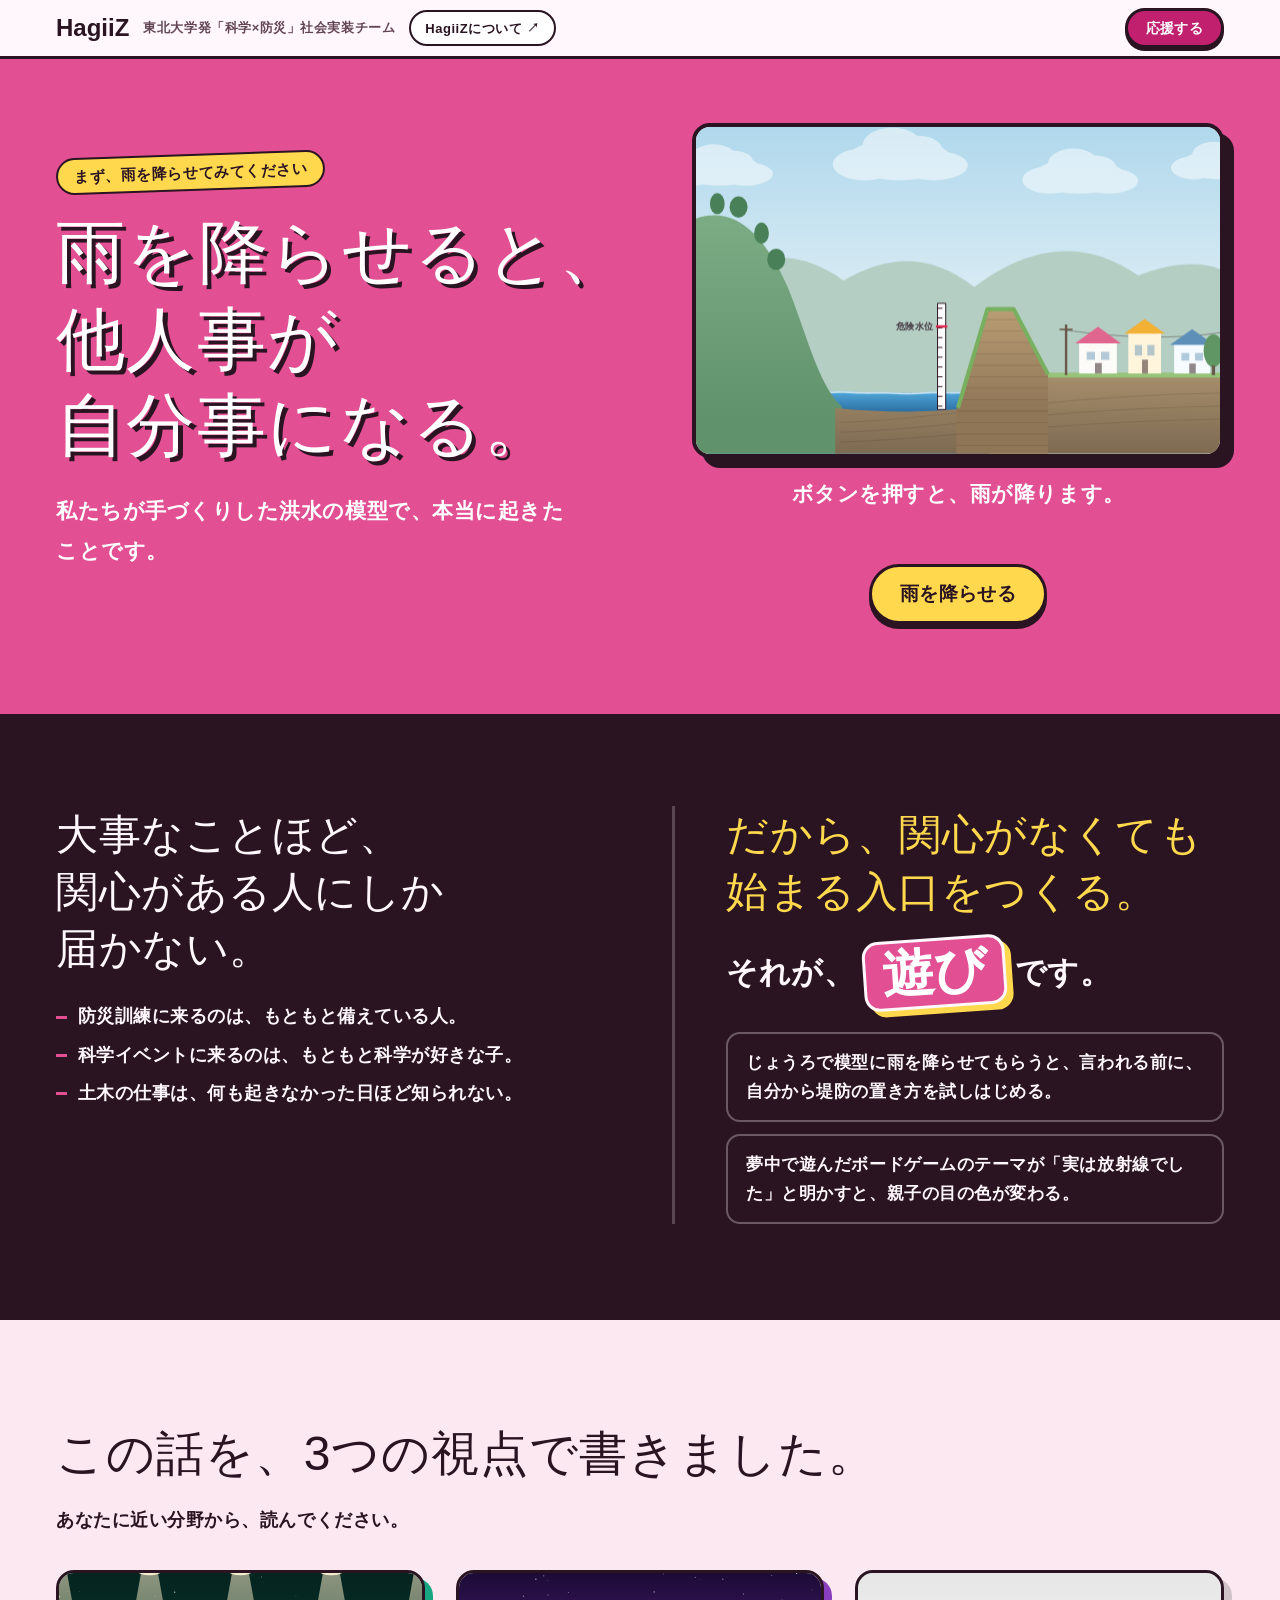
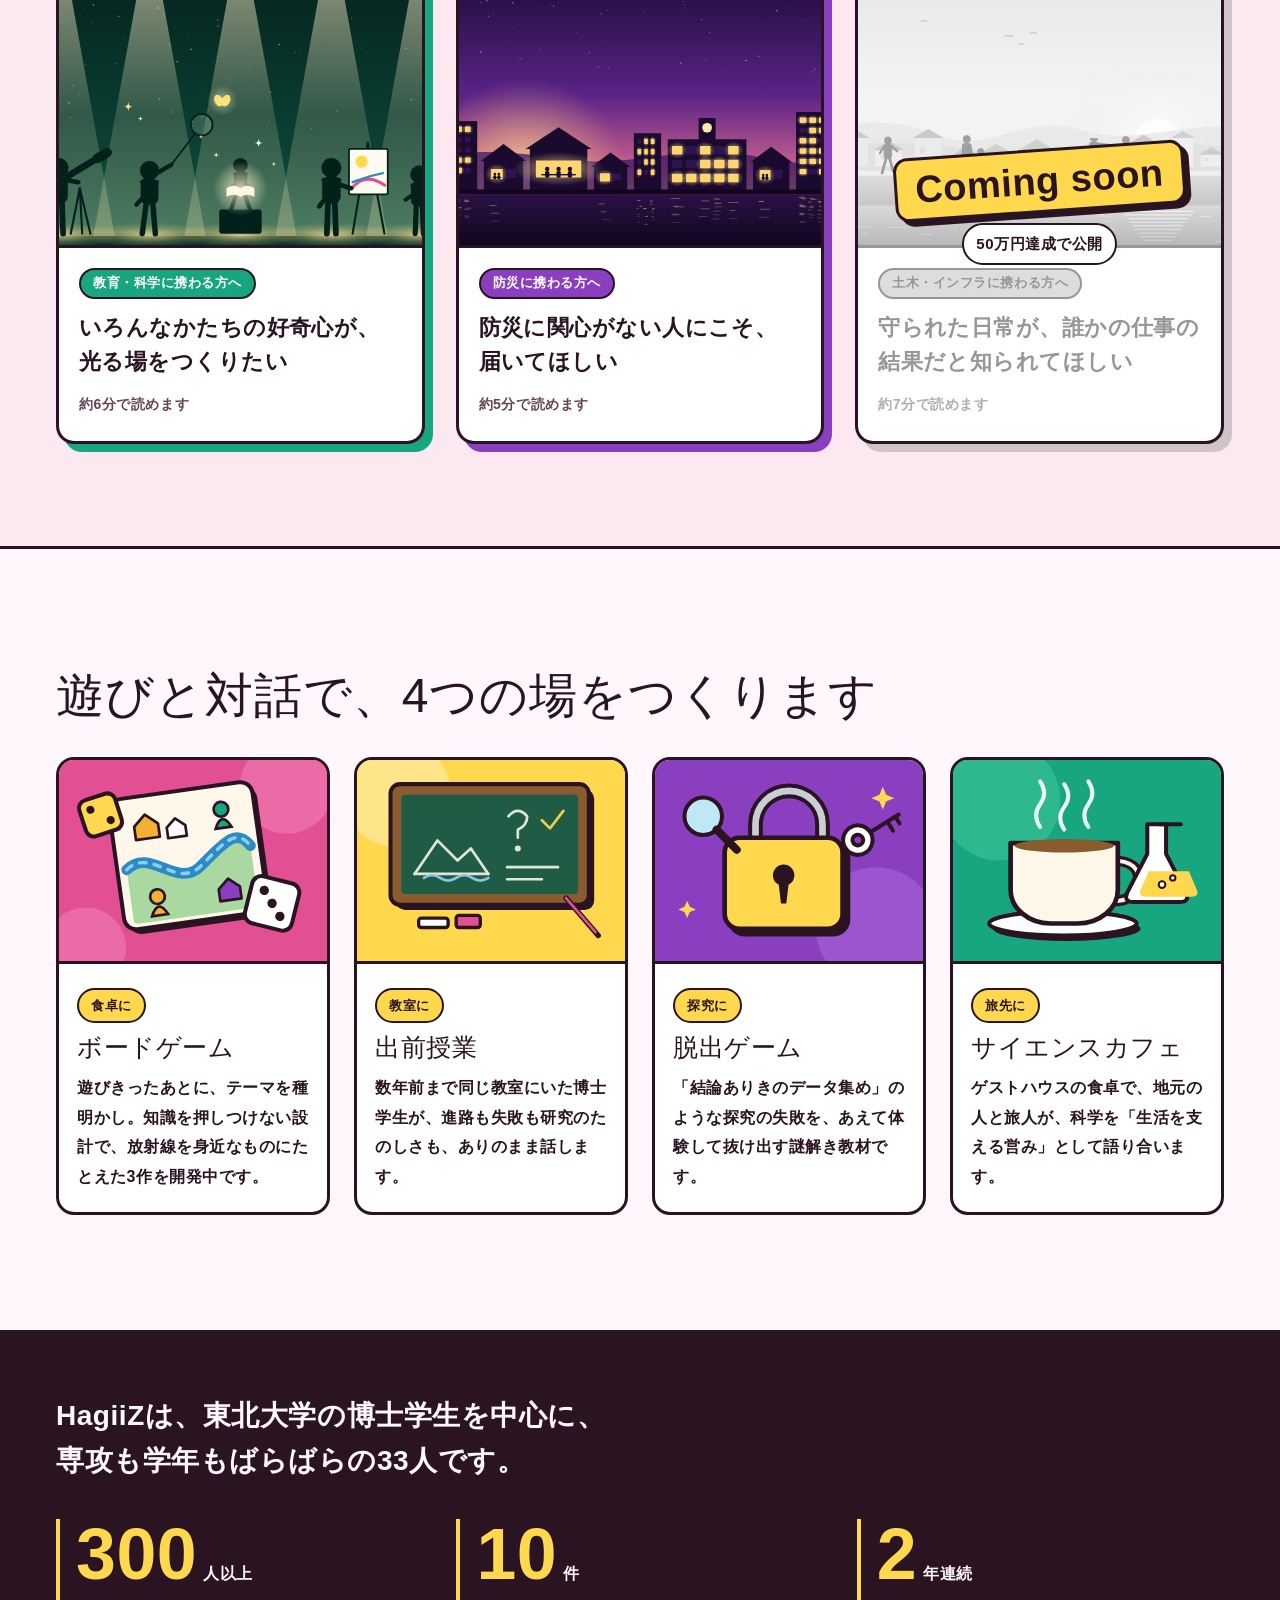
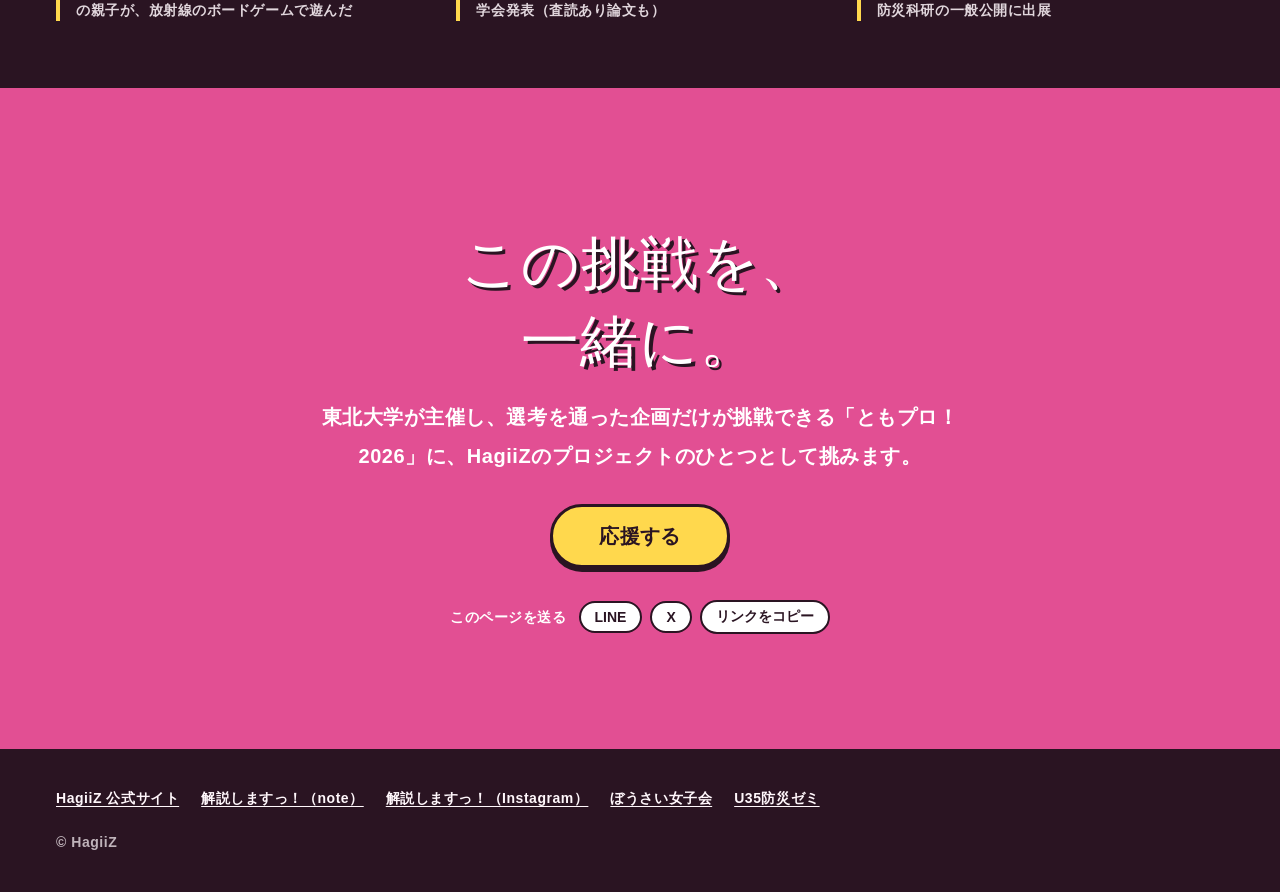
==== commit d69503e4: "Add files via upload" ====
--- a/index.html
+++ b/index.html
@@ -18,7 +18,7 @@
 <link rel="preconnect" href="https://fonts.googleapis.com">
 <link rel="preconnect" href="https://fonts.gstatic.com" crossorigin>
 <link href="https://fonts.googleapis.com/css2?family=Dela+Gothic+One&family=Noto+Sans+JP:wght@500;700;900&display=swap" rel="stylesheet">
-<link rel="stylesheet" href="assets/css/style.css?v=2026-09-25c">
+<link rel="stylesheet" href="assets/css/style.css?v=2026-09-25d">
 </head>
 <body class="top">
 
@@ -85,7 +85,7 @@
   <section class="doors" id="doors" aria-labelledby="doors-title">
     <div class="wrap">
       <h2 class="sec-title" id="doors-title">この話を、3つの視点で<br class="sp">書きました。</h2>
-      <p class="note doors-lead">あなたに近い分野から、読んでください。<br>忙しい人は<b class="fast-word">⚡倍速モード</b>で、要点だけ読めます。</p>
+      <p class="note doors-lead">あなたに近い分野から、読んでください。</p>
 
       <div class="doors-grid">
         <a class="door" data-layer="science" href="science.html">
@@ -93,7 +93,7 @@
           <div class="door-body">
             <span class="door-pill">教育・科学に携わる方へ</span>
             <span class="door-title">いろんなかたちの好奇心が、光る場をつくりたい</span>
-            <span class="door-meta">約6分／倍速なら約2分</span>
+            <span class="door-meta">約6分で読めます</span>
           </div>
         </a>
 
@@ -102,7 +102,7 @@
           <div class="door-body">
             <span class="door-pill">防災に携わる方へ</span>
             <span class="door-title">防災に関心がない人にこそ、届いてほしい</span>
-            <span class="door-meta">約5分／倍速なら約2分</span>
+            <span class="door-meta">約5分で読めます</span>
           </div>
         </a>
 
@@ -111,7 +111,7 @@
           <div class="door-body">
             <span class="door-pill">土木・インフラに携わる方へ</span>
             <span class="door-title">守られた日常が、誰かの仕事の結果だと知られてほしい</span>
-            <span class="door-meta">約7分／倍速なら約3分</span>
+            <span class="door-meta">約7分で読めます</span>
           </div>
           <span class="door-lock" aria-hidden="true"><span class="door-lock-t">Coming soon</span><span class="door-lock-d">目標達成で公開</span></span>
         </a>
@@ -190,14 +190,14 @@
 
 <!-- スマホ：最初の画面を過ぎると出る -->
 
-<script src="assets/js/config.js?v=2026-09-25c"></script>
-<script src="assets/js/common.js?v=2026-09-25c"></script>
-<script src="assets/js/top.js?v=2026-09-25c"></script>
-<script src="assets/js/hero.js?v=2026-09-25c"></script>
+<script src="assets/js/config.js?v=2026-09-25d"></script>
+<script src="assets/js/common.js?v=2026-09-25d"></script>
+<script src="assets/js/top.js?v=2026-09-25d"></script>
+<script src="assets/js/hero.js?v=2026-09-25d"></script>
 <script>
 /* 更新チェック：HTMLだけ新しく、assets / content フォルダが古いままだと、ここで気づけるようにする */
 (function () {
-  var want = "2026-09-25c", bad = [];
+  var want = "2026-09-25d", bad = [];
   if (!window.SITE || window.SITE.BUILD !== want) bad.push("assets/js/config.js");
   if (!window.HZ || window.HZ.BUILD !== want) bad.push("assets/js/common.js");
   var css = getComputedStyle(document.documentElement).getPropertyValue("--build").replace(/["'\s]/g, "");
--- a/assets/css/style.css
+++ b/assets/css/style.css
@@ -17,7 +17,7 @@
 }
 
 :root {
-  --build: "2026-09-25c";   /* 更新の確認用（触らない） */
+  --build: "2026-09-25d";   /* 更新の確認用（触らない） */
   color-scheme: light;
 
   --rose: #E24F93;
@@ -1788,3 +1788,58 @@
   border-bottom: 6px solid var(--accent);
   padding-bottom: 6px;
 }
+
+/* =========================================================
+   積み重ねてきたもの：箱全体がリンク／プレビュー
+   ========================================================= */
+.item--row.is-link { position: relative; transition: transform .15s ease, box-shadow .15s ease; }
+.item--row.is-link:hover { transform: translate(-3px, -3px); box-shadow: 8px 8px 0 var(--accent); }
+.item-main { color: inherit; text-decoration: none; }
+/* タイトルのリンクを箱全体に広げる（どこを押しても飛ぶ） */
+.item-main::after { content: ""; position: absolute; inset: 0; z-index: 1; border-radius: inherit; }
+.item-main:focus-visible { outline: none; }
+.item--row.is-link:has(.item-main:focus-visible) { outline: 3px solid var(--water); outline-offset: 3px; }
+.item--row.is-link .item-title::after {
+  content: "↗";
+  margin-left: 8px;
+  font-size: .85em;
+  color: var(--accent-ink);
+}
+/* 2つ目以降のリンク（note と Instagram など）は、それぞれ押せるように前に出す */
+.item-links { display: flex; flex-wrap: wrap; gap: 8px; margin-top: 12px; position: relative; z-index: 2; }
+.item-links .item-link {
+  margin-top: 0;
+  display: inline-flex;
+  align-items: center;
+  padding: 4px 12px;
+  font-size: 13px;
+  text-decoration: none;
+  border: 2px solid var(--ink);
+  border-radius: 999px;
+  background: var(--white);
+}
+.item-links .item-link::after { content: "↗"; margin-left: 5px; font-size: 11px; }
+.item-links .item-link:hover { background: var(--sun); }
+
+/* リンク先のプレビュー（右半分） */
+.item-fig--preview { display: flex; flex-direction: column; background: var(--white); }
+.item-preview { display: flex; flex-direction: column; height: 100%; }
+.pv-img { position: relative; aspect-ratio: 1200 / 630; overflow: hidden; background: var(--paper-2); border-bottom: 2px solid var(--ink); }
+.pv-img img { width: 100%; height: 100%; object-fit: cover; }
+.pv-img.is-failed { display: none; }
+.pv-meta { display: flex; flex-direction: column; gap: 4px; padding: 14px 18px 16px; }
+.pv-site {
+  align-self: flex-start;
+  font-family: var(--f-claim);
+  font-weight: 900;
+  font-size: 11px;
+  letter-spacing: .08em;
+  padding: 2px 10px;
+  color: var(--white);
+  background: #6E2A8C;  /* 東北大学の紫 */
+  border-radius: 999px;
+}
+.pv-title { font-family: var(--f-claim); font-weight: 900; font-size: 15px; line-height: 1.55; }
+.pv-date { font-size: 12px; color: var(--ink-2); }
+@media (max-width: 759px) { .item-fig--preview { order: -1; border-top: 0; border-bottom: var(--line); } }
+.item-preview:has(.pv-img.is-failed) { justify-content: center; }
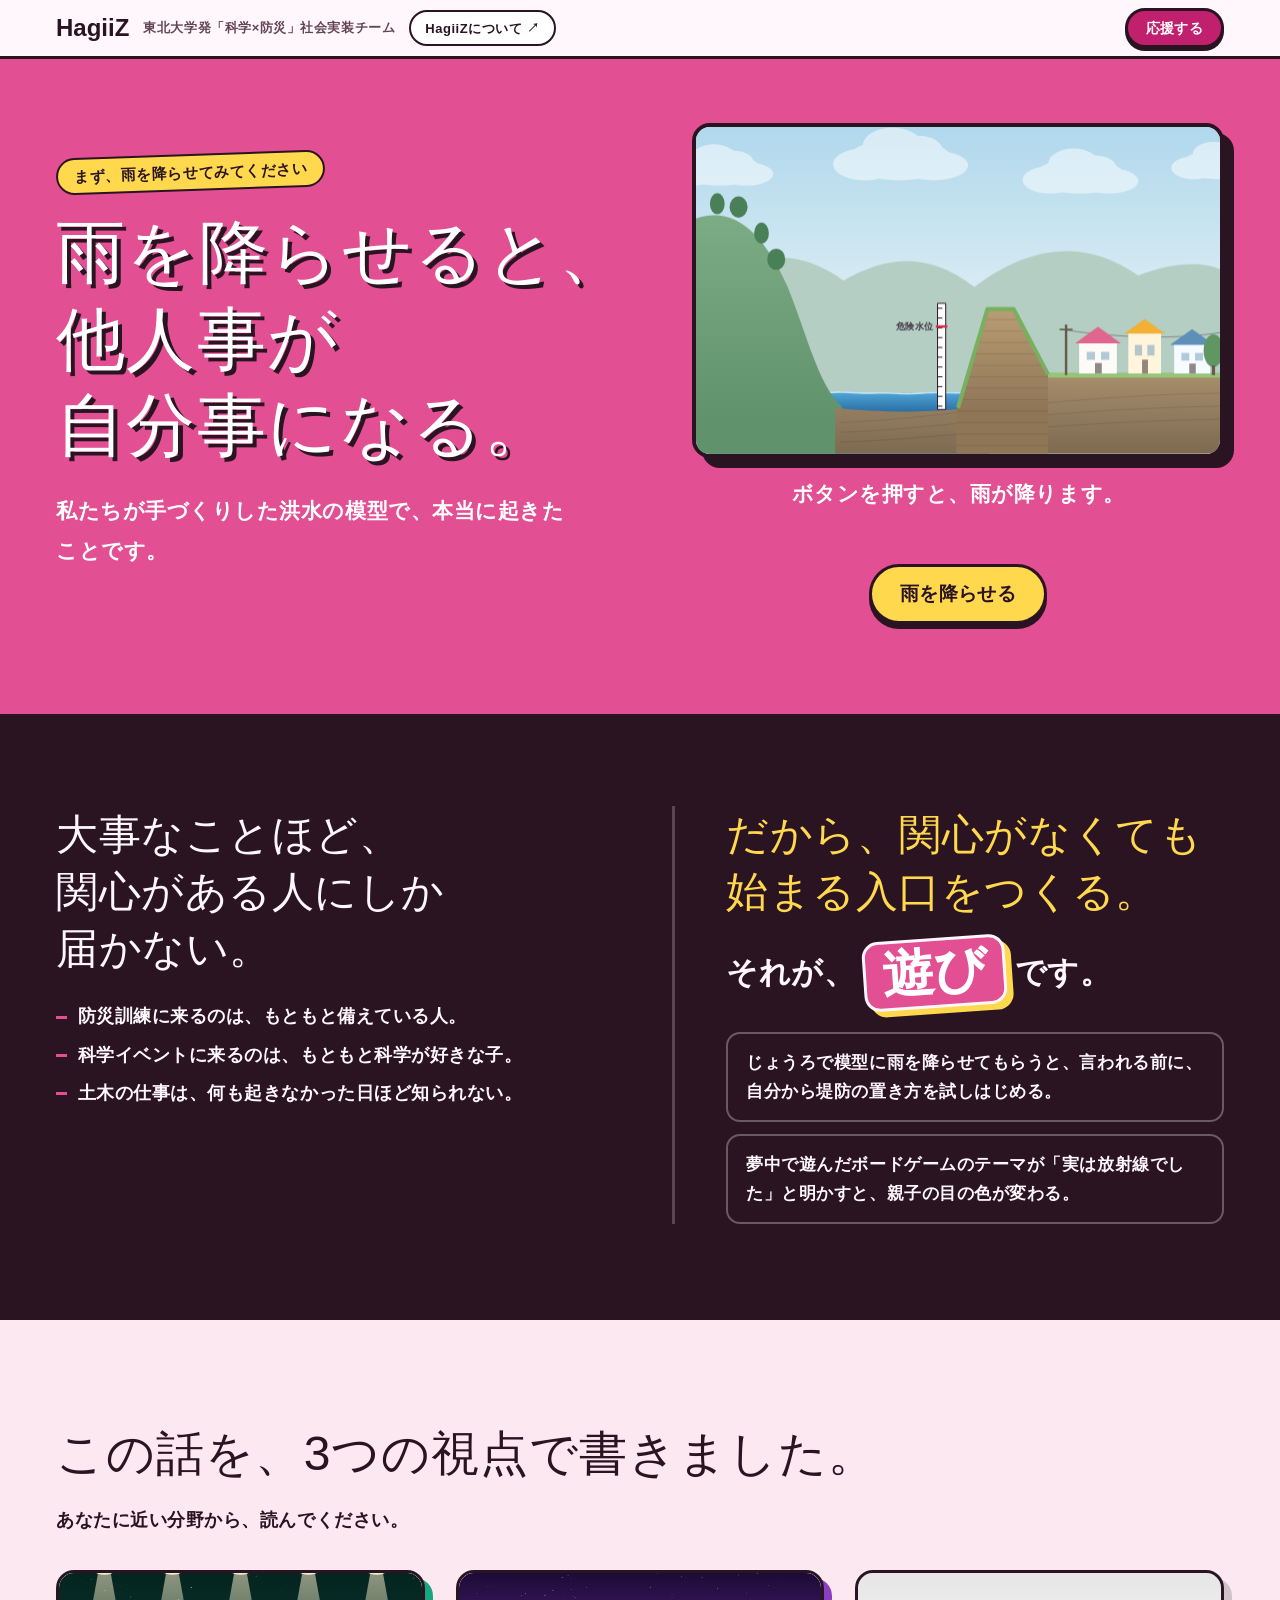
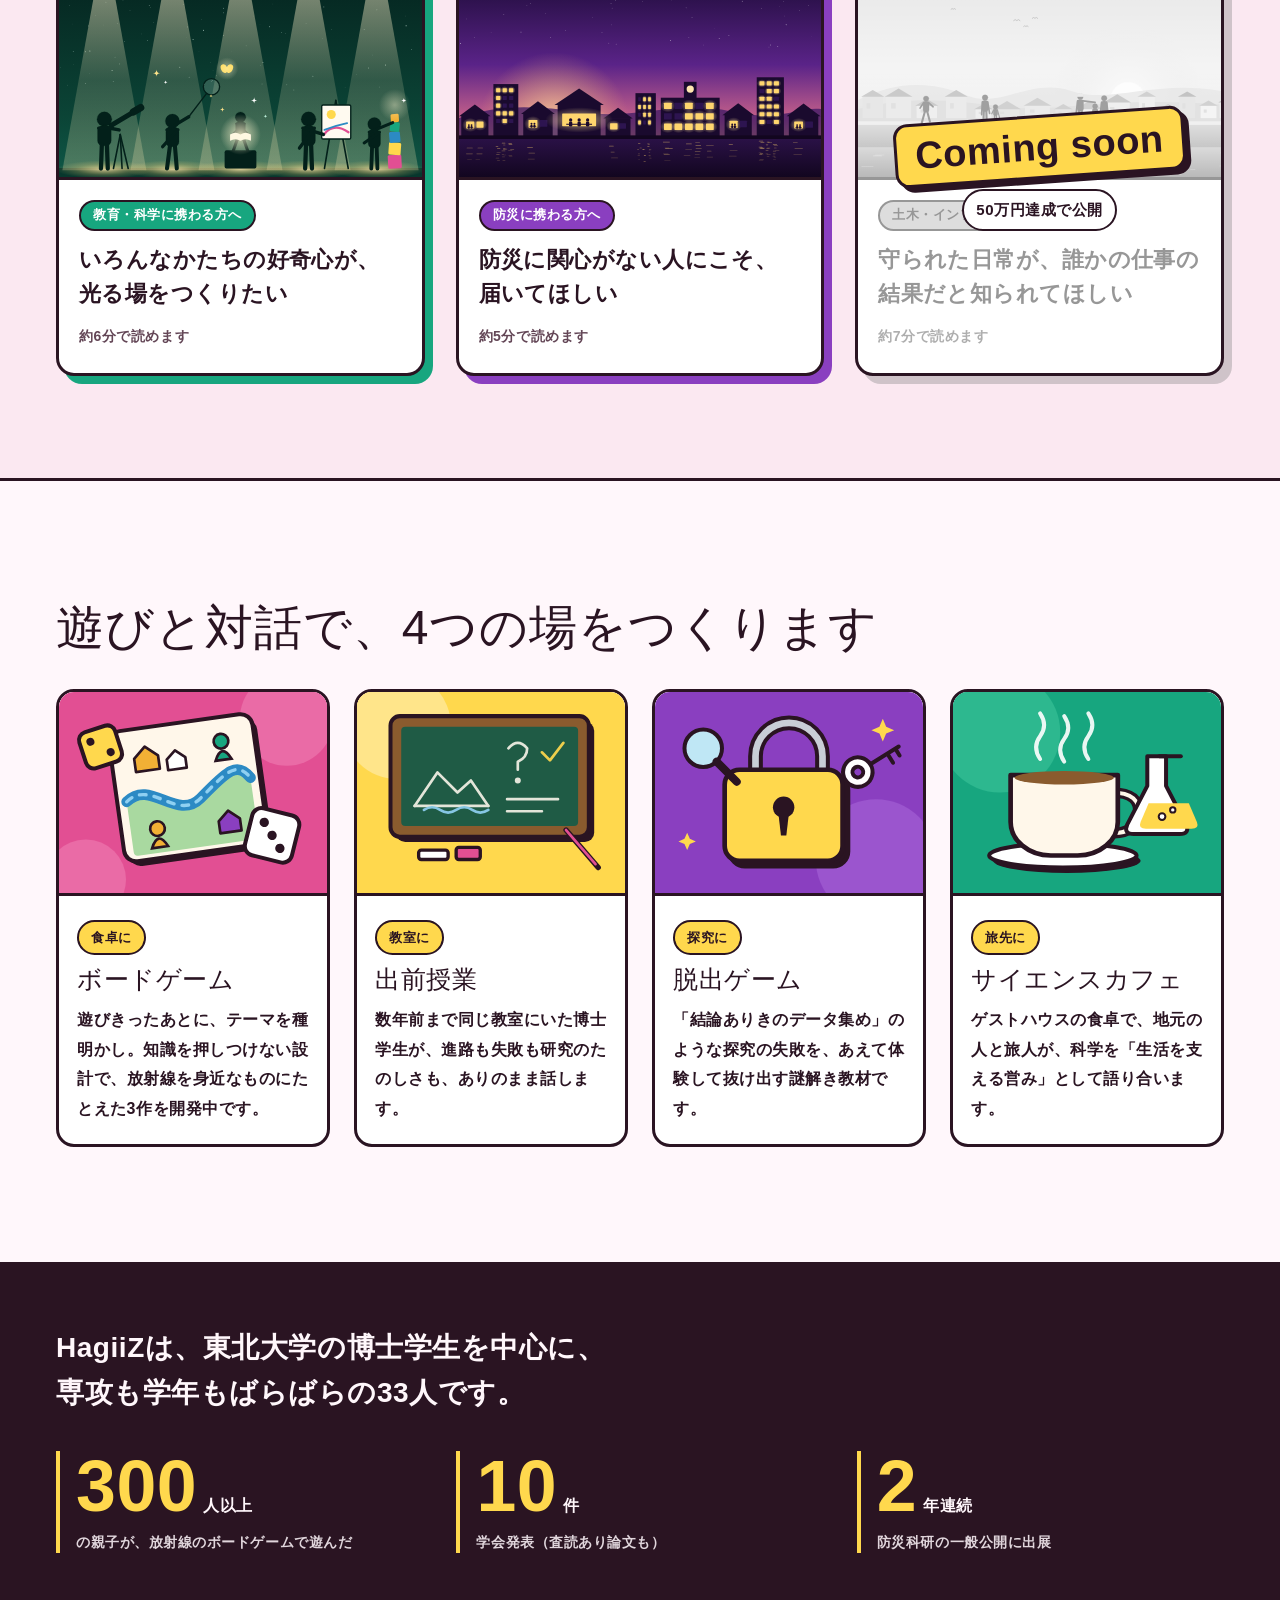
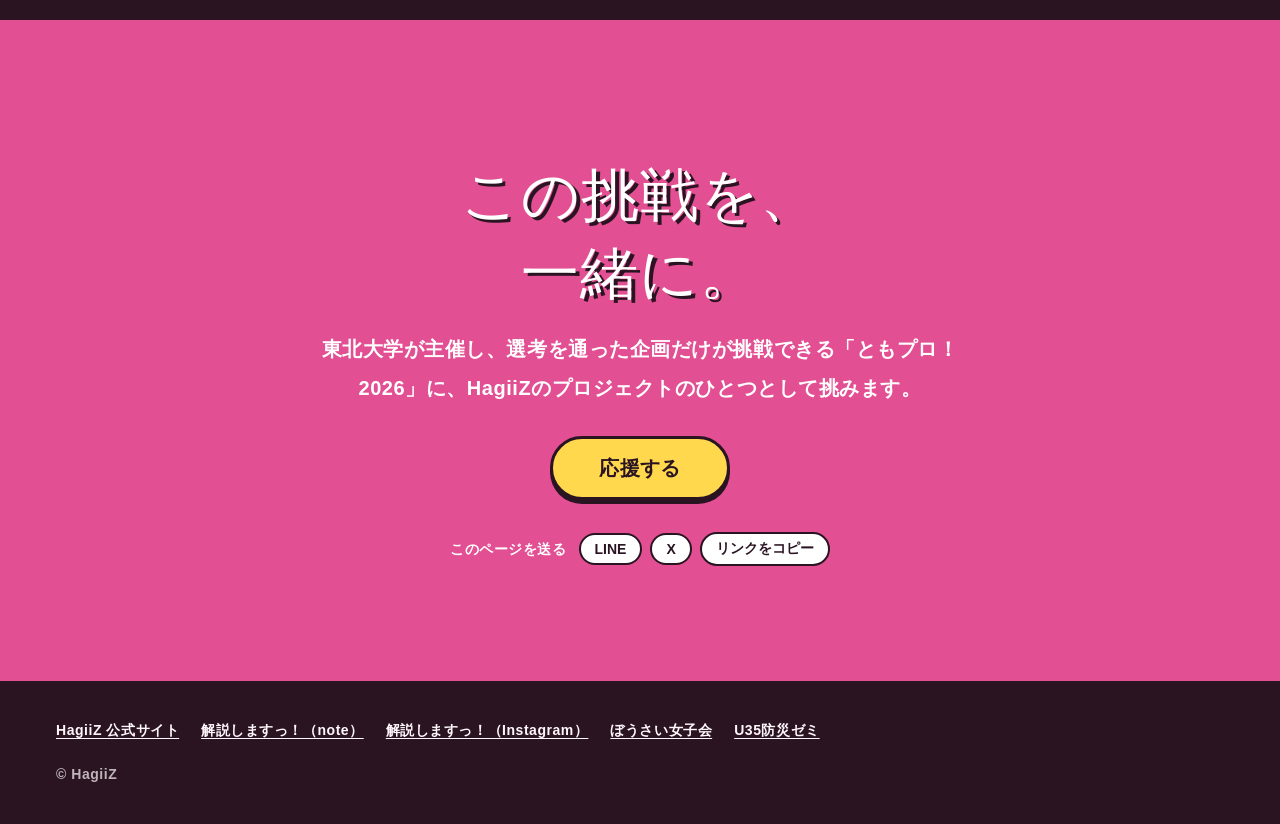
==== commit e70721d9: "Add files via upload" ====
--- a/index.html
+++ b/index.html
@@ -11,14 +11,14 @@
 <meta property="og:type" content="website">
 <meta property="og:title" content="雨を降らせると、他人事が自分事になる。｜HagiiZ">
 <meta property="og:description" content="大事なことほど、関心がある人にしか届かない。だから、関心がなくても始まる「遊び」をつくる。">
-<meta property="og:image" content="https://USERNAME.github.io/REPOSITORY/images/ogp/top.jpg">
+<meta property="og:image" content="https://hagiiz-project.github.io/tomopro-ikemoto/images/ogp/top.jpg">
 <meta name="twitter:card" content="summary_large_image">
 
 <link rel="icon" href="data:image/svg+xml,<svg xmlns='http://www.w3.org/2000/svg' viewBox='0 0 100 100'><text y='.9em' font-size='90'>🌊</text></svg>">
 <link rel="preconnect" href="https://fonts.googleapis.com">
 <link rel="preconnect" href="https://fonts.gstatic.com" crossorigin>
 <link href="https://fonts.googleapis.com/css2?family=Dela+Gothic+One&family=Noto+Sans+JP:wght@500;700;900&display=swap" rel="stylesheet">
-<link rel="stylesheet" href="assets/css/style.css?v=2026-09-25d">
+<link rel="stylesheet" href="assets/css/style.css?v=2026-09-27b">
 </head>
 <body class="top">
 
@@ -190,14 +190,14 @@
 
 <!-- スマホ：最初の画面を過ぎると出る -->
 
-<script src="assets/js/config.js?v=2026-09-25d"></script>
-<script src="assets/js/common.js?v=2026-09-25d"></script>
-<script src="assets/js/top.js?v=2026-09-25d"></script>
-<script src="assets/js/hero.js?v=2026-09-25d"></script>
+<script src="assets/js/config.js?v=2026-09-27b"></script>
+<script src="assets/js/common.js?v=2026-09-27b"></script>
+<script src="assets/js/top.js?v=2026-09-27b"></script>
+<script src="assets/js/hero.js?v=2026-09-27b"></script>
 <script>
 /* 更新チェック：HTMLだけ新しく、assets / content フォルダが古いままだと、ここで気づけるようにする */
 (function () {
-  var want = "2026-09-25d", bad = [];
+  var want = "2026-09-27b", bad = [];
   if (!window.SITE || window.SITE.BUILD !== want) bad.push("assets/js/config.js");
   if (!window.HZ || window.HZ.BUILD !== want) bad.push("assets/js/common.js");
   var css = getComputedStyle(document.documentElement).getPropertyValue("--build").replace(/["'\s]/g, "");
--- a/assets/css/style.css
+++ b/assets/css/style.css
@@ -17,7 +17,7 @@
 }
 
 :root {
-  --build: "2026-09-25d";   /* 更新の確認用（触らない） */
+  --build: "2026-09-27b";   /* 更新の確認用（触らない） */
   color-scheme: light;
 
   --rose: #E24F93;
@@ -1570,7 +1570,7 @@
 /* ---- 写真の無い場面は、文章を中央に ---- */
 .scene.no-fig .scene-text { grid-column: 1 / -1; width: 100%; margin: 0 auto; }
 .scene--cards .scene-text,
-.scene--rows .scene-text { max-width: 1120px; }
+.scene--rows .scene-text { max-width: 1180px; }
 .scene--cards .scene-text > p,
 .scene--rows .scene-text > p,
 .scene--cards .scene-title,
@@ -1843,3 +1843,71 @@
 .pv-date { font-size: 12px; color: var(--ink-2); }
 @media (max-width: 759px) { .item-fig--preview { order: -1; border-top: 0; border-bottom: var(--line); } }
 .item-preview:has(.pv-img.is-failed) { justify-content: center; }
+
+/* ?draft=1：写真の置き場所の案内 */
+.img-label {
+  display: flex; flex-direction: column; gap: 4px;
+  left: 10px; right: 10px; bottom: 10px;
+  padding: 10px 12px;
+  background: rgba(255, 255, 255, .97);
+  border: 2px solid var(--ink);
+  border-left: 6px solid var(--accent);
+  border-radius: 10px;
+  z-index: 3;
+}
+.img-label-file { font-family: ui-monospace, Menlo, Consolas, monospace; font-weight: 700; font-size: 16px; color: var(--ink); }
+.img-label-path { font-size: 12px; color: var(--ink-2); font-family: ui-monospace, Menlo, Consolas, monospace; }
+.img-label-btns { display: flex; flex-wrap: wrap; gap: 6px; margin-top: 4px; }
+.img-label-btns a, .img-label-btns button {
+  position: relative; z-index: 4;
+  font-family: var(--f-claim); font-weight: 900; font-size: 12px; line-height: 1;
+  padding: 7px 10px; border: 2px solid var(--ink); border-radius: 999px;
+  background: var(--sun); color: var(--ink); text-decoration: none; cursor: pointer;
+}
+.img-label-btns button { background: var(--white); }
+
+/* =========================================================
+   写真を切らずに、大きく見せる ／ 文章の大きさのバランス
+   ========================================================= */
+
+/* ② 写真が入ったら、枠の比率に合わせて切り抜かず、写真そのままの形で全体を見せる */
+.img-slot.has-img {
+  aspect-ratio: auto !important;
+  height: auto !important;
+  min-height: 0 !important;
+  background: var(--white) !important;
+}
+.img-slot.has-img img { width: 100%; height: auto; object-fit: contain; }
+.item-fig:has(.img-slot.has-img) { min-height: 0 !important; display: flex; align-items: center; background: var(--white); }
+
+/* ② 写真の列を広げる（文章：写真 ＝ 1：1）*/
+.scene { max-width: 1240px; grid-template-columns: minmax(0, 1fr) minmax(0, 1fr); }
+.scene:nth-child(even) { grid-template-columns: minmax(0, 1fr) minmax(0, 1fr); }
+.cover { grid-template-columns: minmax(0, 1fr) minmax(0, 1fr); }
+.cover-fig { max-width: 680px; width: 100%; }
+.flow > .scene--cta .scene-fig { max-width: 880px; }
+@media (max-width: 899px) { .cover { grid-template-columns: 1fr; } }
+@media (max-width: 859px) {
+  .scene, .scene:nth-child(even) { grid-template-columns: 1fr; }
+}
+
+/* ③ 物語の文章を一回り大きく。写真の無い場面は、中央の読みやすい幅でさらに大きく */
+.flow .note { font-size: clamp(17px, 1.3vw, 19px); line-height: 2; }
+.flow .claim { font-size: clamp(22px, 2.3vw, 30px); }
+.scene.no-fig:not(.scene--cards):not(.scene--rows) .scene-text,
+.scene-fig.is-gone + .scene-text {
+  max-width: 820px !important;
+  width: 100%;
+  margin-left: auto !important;
+  margin-right: auto !important;
+}
+.scene.no-fig .note,
+.scene-fig.is-gone + .scene-text .note { font-size: clamp(18px, 1.45vw, 21px); }
+.scene.no-fig .claim,
+.scene-fig.is-gone + .scene-text .claim { font-size: clamp(24px, 2.6vw, 33px); }
+/* 写真の無い場面が続くところは、間を詰める */
+.scene.no-fig:not(.scene--cards):not(.scene--rows) { padding-top: clamp(40px, 5vw, 72px); }
+.items--rows .item-title { font-size: clamp(18px, 1.5vw, 21px); }
+.items--rows .item-text { font-size: clamp(16px, 1.2vw, 18px); line-height: 1.9; }
+.items--cards .item-title { font-size: clamp(17px, 1.4vw, 19px); }
+.items--cards .item-text { font-size: clamp(15px, 1.1vw, 16px); }
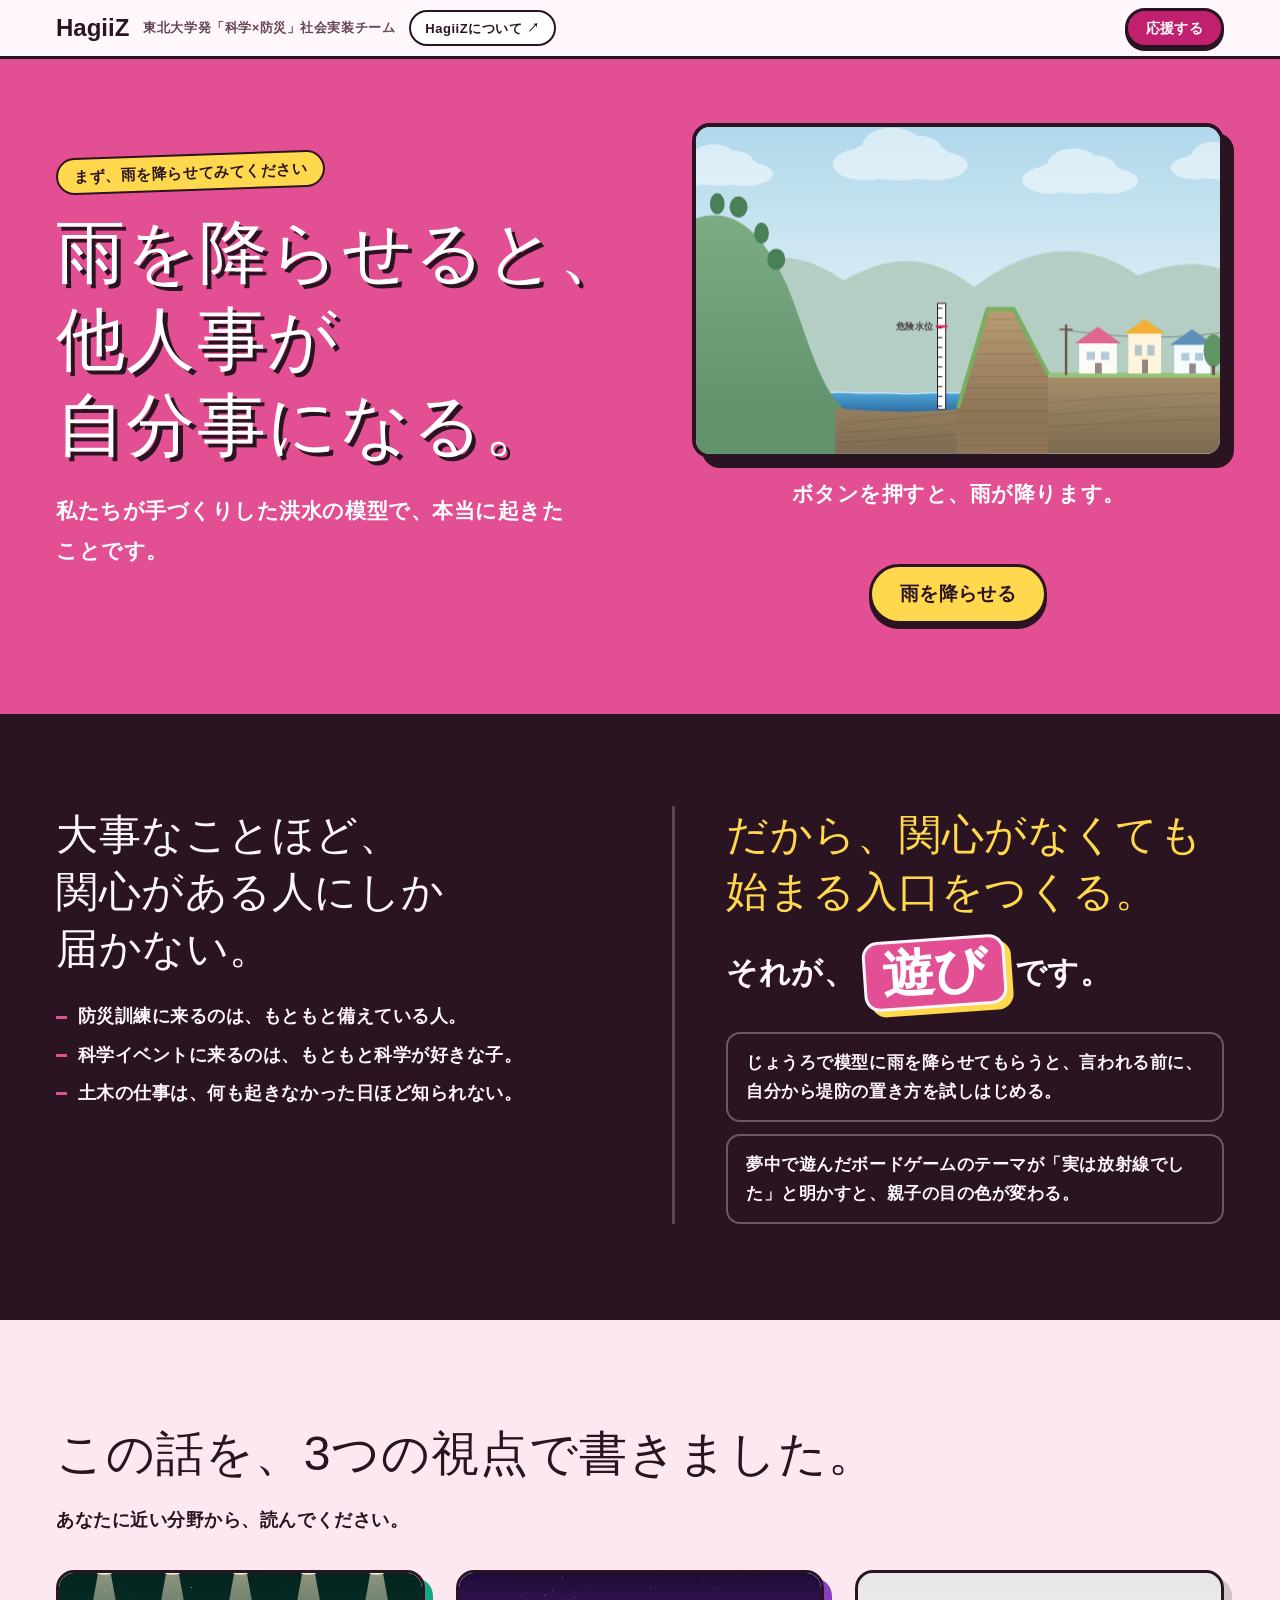
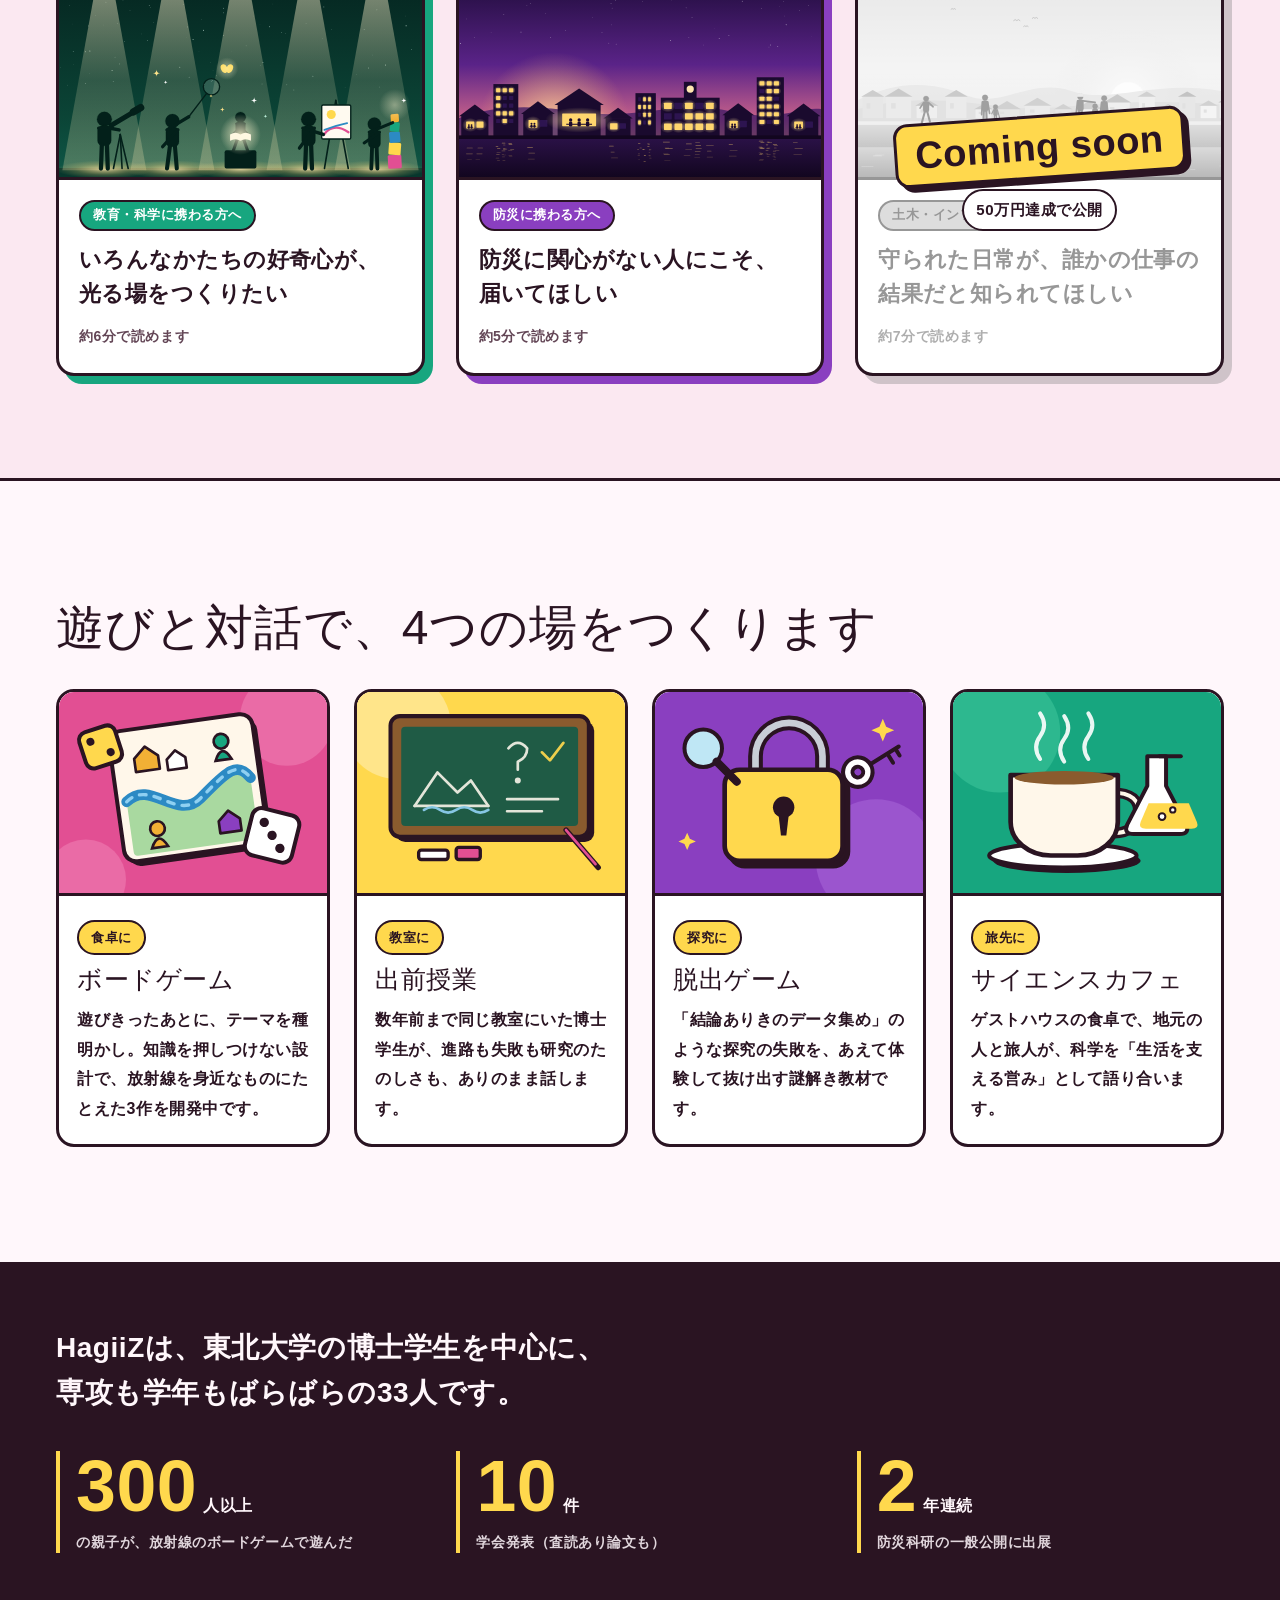
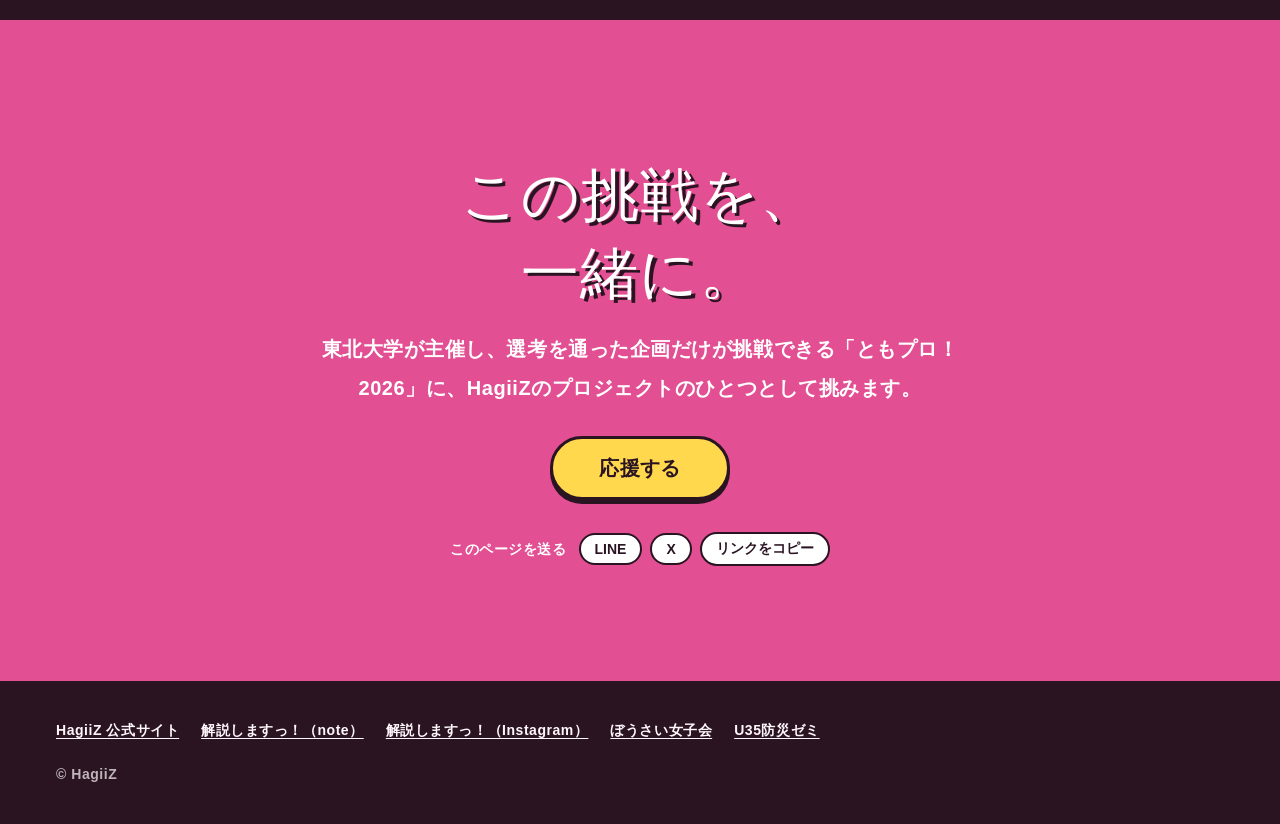
==== commit 5999f047: "Add files via upload" ====
--- a/index.html
+++ b/index.html
@@ -18,7 +18,7 @@
 <link rel="preconnect" href="https://fonts.googleapis.com">
 <link rel="preconnect" href="https://fonts.gstatic.com" crossorigin>
 <link href="https://fonts.googleapis.com/css2?family=Dela+Gothic+One&family=Noto+Sans+JP:wght@500;700;900&display=swap" rel="stylesheet">
-<link rel="stylesheet" href="assets/css/style.css?v=2026-09-27b">
+<link rel="stylesheet" href="assets/css/style.css?v=2026-09-27d">
 </head>
 <body class="top">
 
@@ -190,14 +190,14 @@
 
 <!-- スマホ：最初の画面を過ぎると出る -->
 
-<script src="assets/js/config.js?v=2026-09-27b"></script>
-<script src="assets/js/common.js?v=2026-09-27b"></script>
-<script src="assets/js/top.js?v=2026-09-27b"></script>
-<script src="assets/js/hero.js?v=2026-09-27b"></script>
+<script src="assets/js/config.js?v=2026-09-27d"></script>
+<script src="assets/js/common.js?v=2026-09-27d"></script>
+<script src="assets/js/top.js?v=2026-09-27d"></script>
+<script src="assets/js/hero.js?v=2026-09-27d"></script>
 <script>
 /* 更新チェック：HTMLだけ新しく、assets / content フォルダが古いままだと、ここで気づけるようにする */
 (function () {
-  var want = "2026-09-27b", bad = [];
+  var want = "2026-09-27d", bad = [];
   if (!window.SITE || window.SITE.BUILD !== want) bad.push("assets/js/config.js");
   if (!window.HZ || window.HZ.BUILD !== want) bad.push("assets/js/common.js");
   var css = getComputedStyle(document.documentElement).getPropertyValue("--build").replace(/["'\s]/g, "");
--- a/assets/css/style.css
+++ b/assets/css/style.css
@@ -17,7 +17,7 @@
 }
 
 :root {
-  --build: "2026-09-27b";   /* 更新の確認用（触らない） */
+  --build: "2026-09-27d";   /* 更新の確認用（触らない） */
   color-scheme: light;
 
   --rose: #E24F93;
@@ -1911,3 +1911,57 @@
 .items--rows .item-text { font-size: clamp(16px, 1.2vw, 18px); line-height: 1.9; }
 .items--cards .item-title { font-size: clamp(17px, 1.4vw, 19px); }
 .items--cards .item-text { font-size: clamp(15px, 1.1vw, 16px); }
+
+/* =========================================================
+   レイアウトの統一：文章はいつも左・同じ位置から、写真は右に大きく
+   ========================================================= */
+:root { --content-w: 1320px; }
+
+/* 文章の左端をすべての場面でそろえる */
+.scene { max-width: var(--content-w); }
+@media (min-width: 860px) {
+  .scene,
+  .scene:nth-child(even) { grid-template-columns: minmax(0, 5fr) minmax(0, 7fr); }
+  .scene > .scene-text { order: 1; grid-column: 1; }
+  .scene > .scene-fig,
+  .scene:nth-child(even) > .scene-fig { order: 2; grid-column: 2; }
+}
+/* 写真の無い場面：左端は同じ位置のまま、読みやすい幅で */
+.scene.no-fig:not(.scene--cards):not(.scene--rows) .scene-text,
+.scene-fig.is-gone + .scene-text {
+  grid-column: 1 / -1 !important;
+  max-width: 860px !important;
+  margin-left: 0 !important;
+  margin-right: auto !important;
+}
+.scene--cards .scene-text,
+.scene--rows .scene-text { grid-column: 1 / -1; max-width: none; margin: 0; }
+
+/* 表紙も、本文と同じ左端に */
+.cover {
+  padding-left: max(var(--pad-x), calc((100vw - var(--content-w)) / 2 + var(--pad-x)));
+  padding-right: max(var(--pad-x), calc((100vw - var(--content-w)) / 2 + var(--pad-x)));
+}
+@media (min-width: 900px) { .cover { grid-template-columns: minmax(0, 1fr) minmax(0, 1fr); } }
+.cover-text { justify-self: start; max-width: none; }
+.cover-fig { max-width: none; justify-self: stretch; }
+
+/* 両端ぞろえ（行の右端もそろえる）。中央ぞろえの帯は除く */
+.flow .scene:not(.scene--cta):not(.scene--win) .scene-text p.note,
+.items .item-text,
+.tldr li {
+  text-align: justify;
+  text-justify: inter-character;
+}
+/* 大きな太字の一文は、字間が不自然に広がらないよう左ぞろえのまま */
+.flow .scene-text p.claim { text-align: left; }
+
+/* 実績の箱：写真側を少し広く */
+@media (min-width: 760px) {
+  .items--rows .item--row { grid-template-columns: minmax(0, 5fr) minmax(0, 6fr); }
+}
+
+/* 写真だけの場面：横いっぱい */
+.scene--photo { display: block; }
+.scene--photo .scene-fig--full { position: static; max-width: 100%; margin: 0; }
+.scene--photo .img-slot:not(.has-img) { aspect-ratio: 16 / 9; height: auto; }
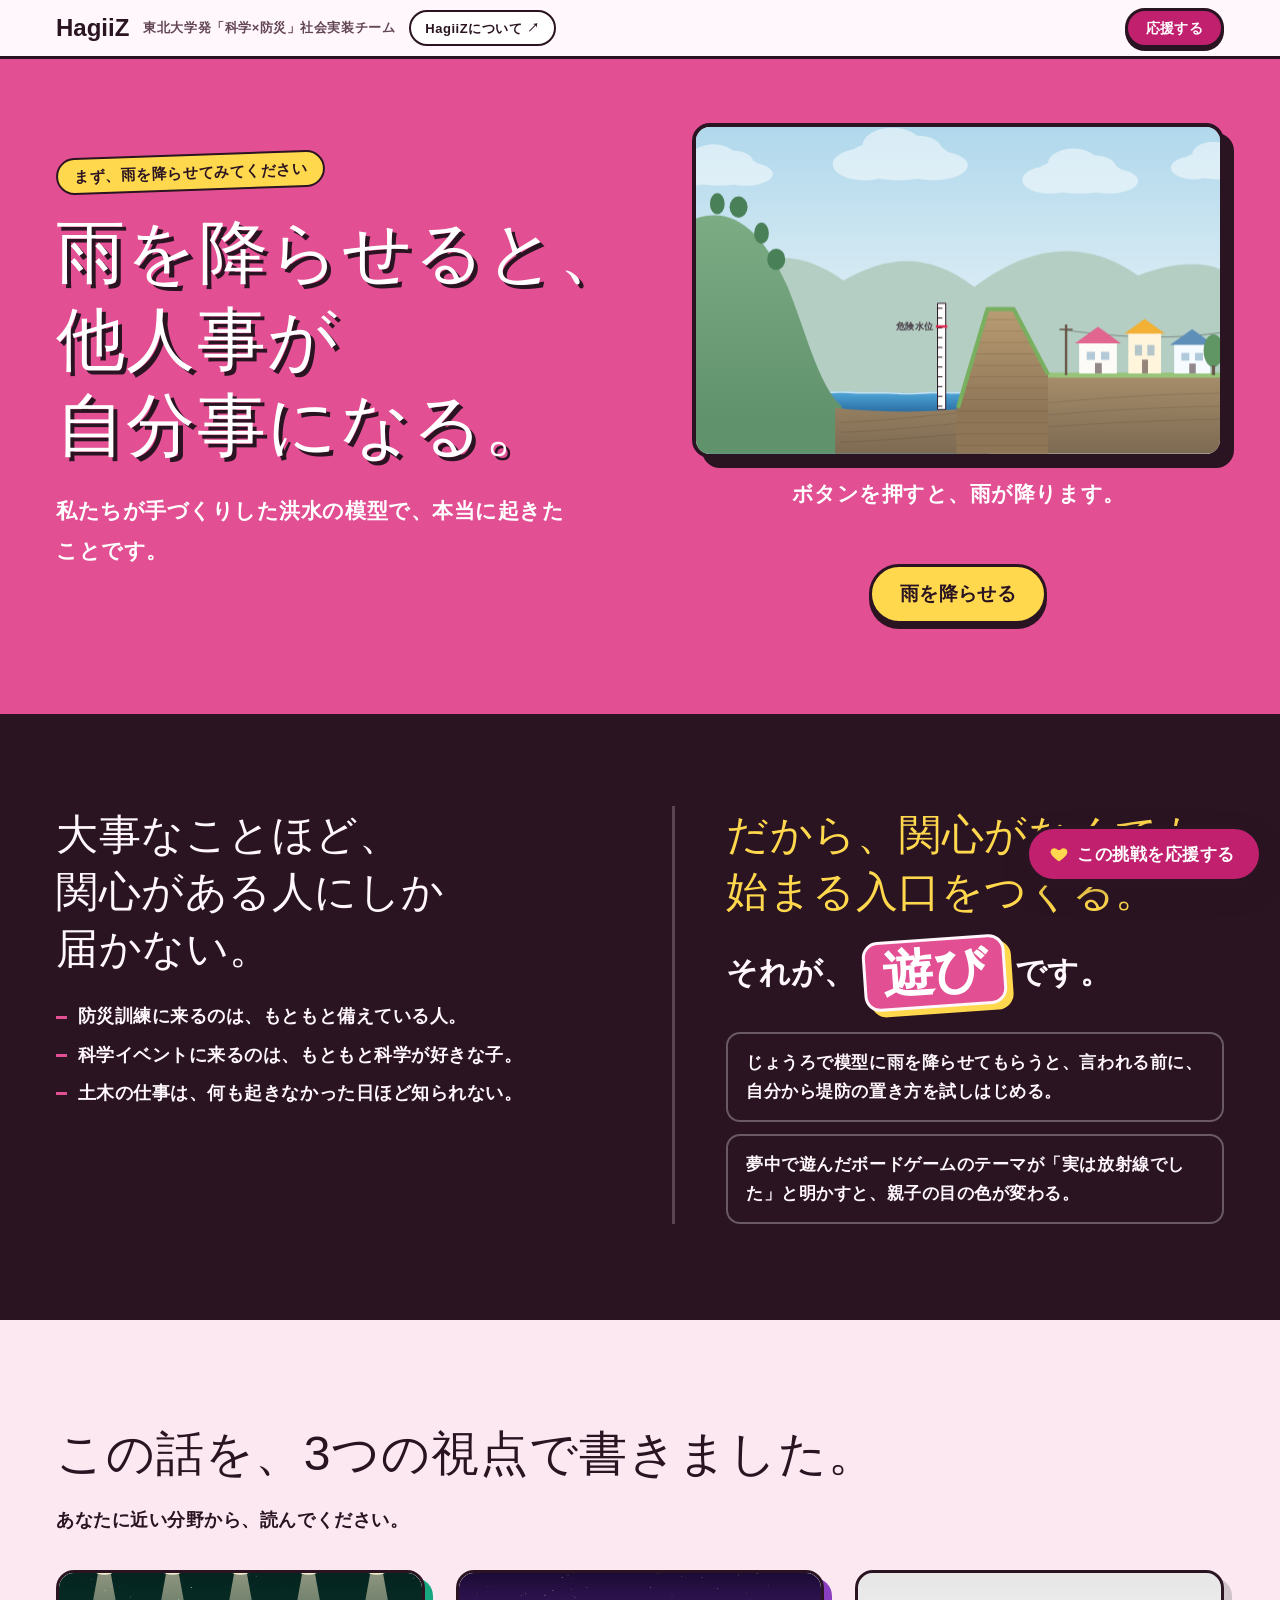
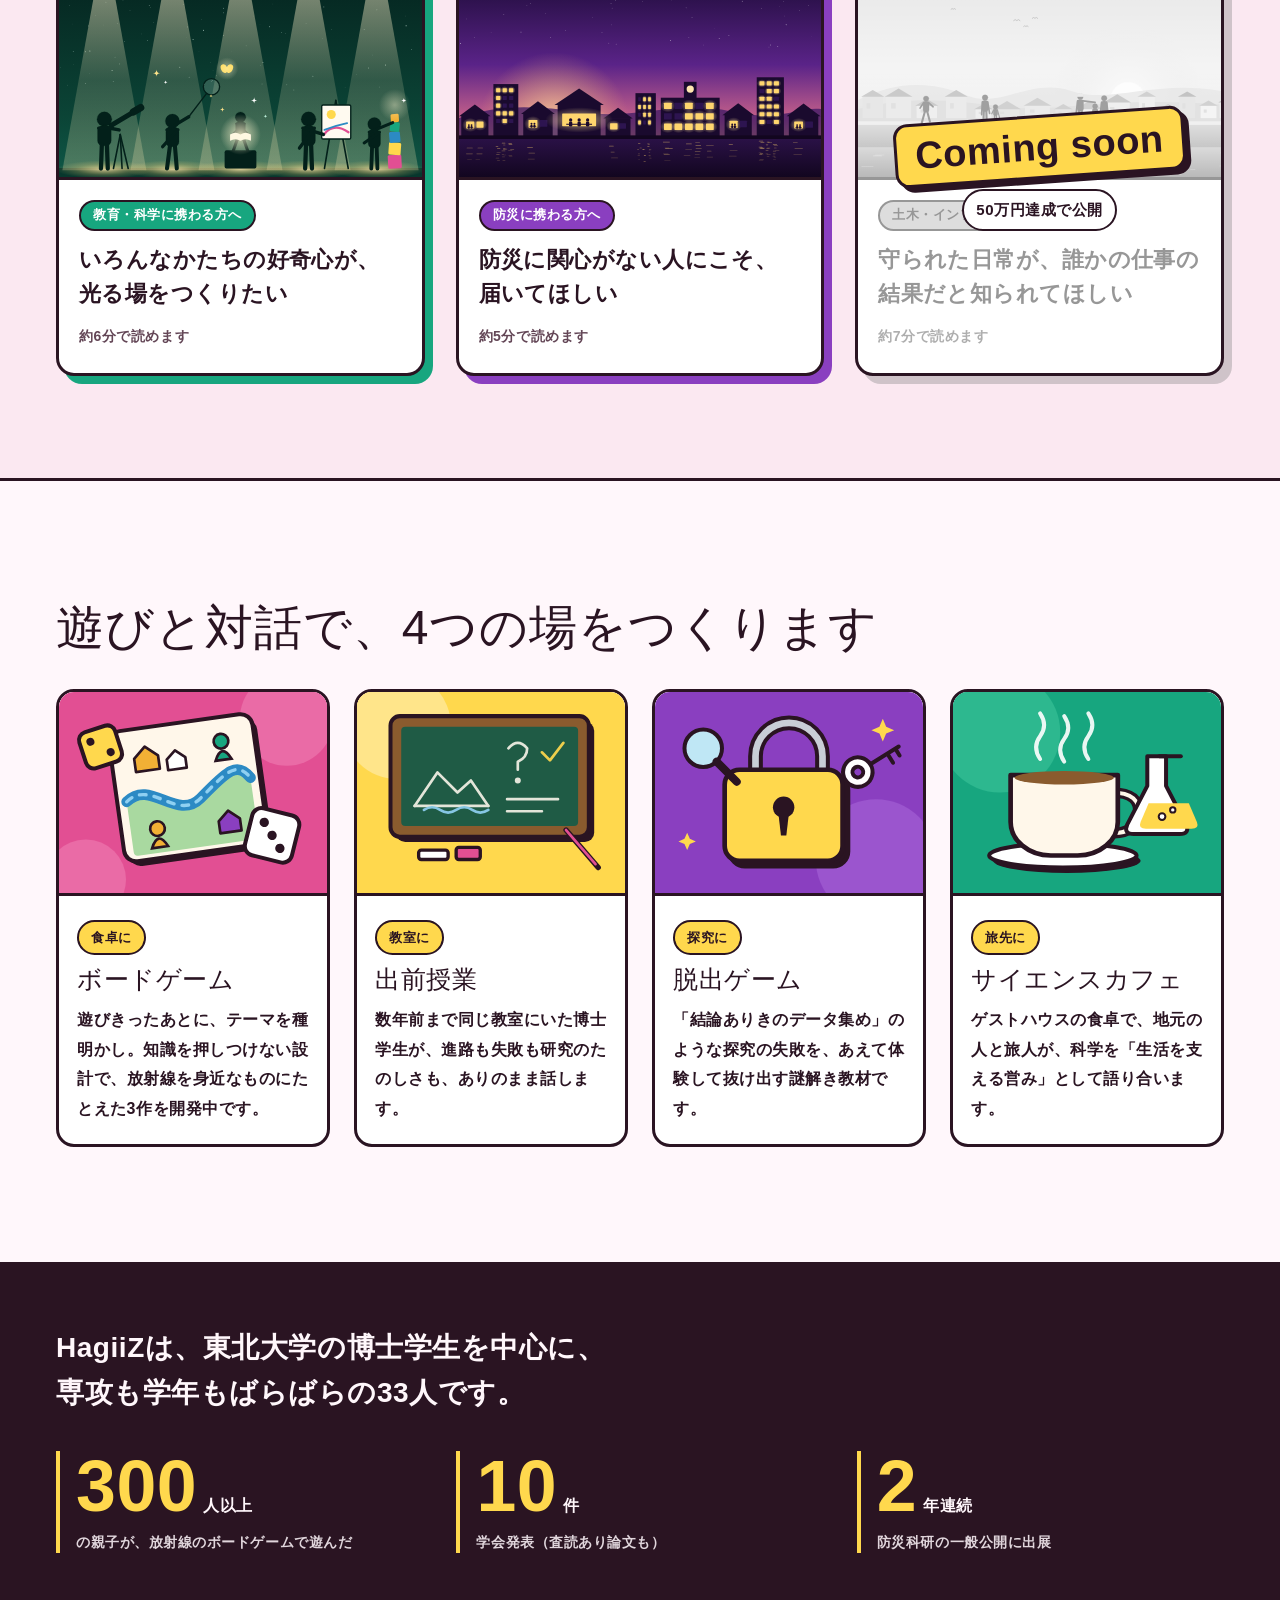
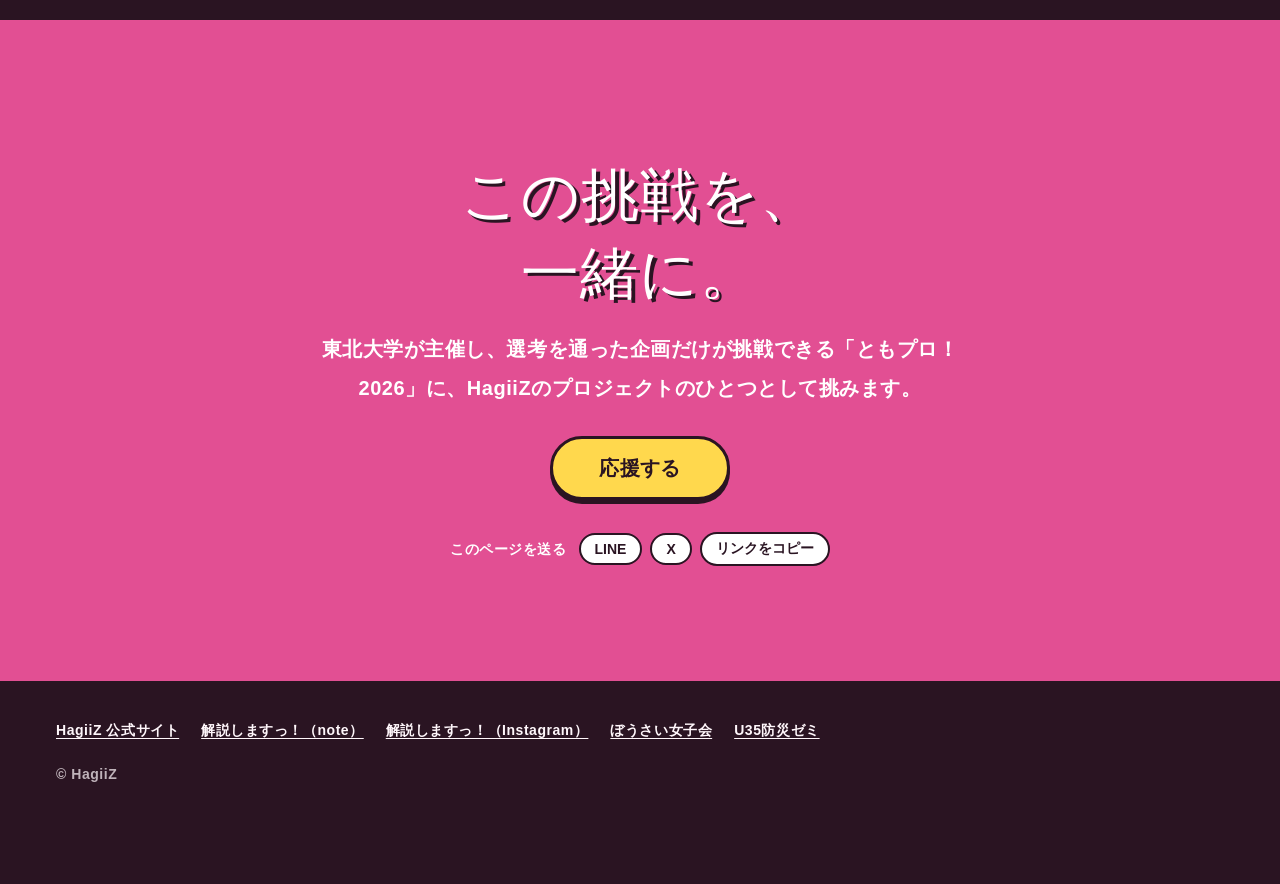
==== commit fddd84ae: "Add files via upload" ====
--- a/index.html
+++ b/index.html
@@ -18,7 +18,7 @@
 <link rel="preconnect" href="https://fonts.googleapis.com">
 <link rel="preconnect" href="https://fonts.gstatic.com" crossorigin>
 <link href="https://fonts.googleapis.com/css2?family=Dela+Gothic+One&family=Noto+Sans+JP:wght@500;700;900&display=swap" rel="stylesheet">
-<link rel="stylesheet" href="assets/css/style.css?v=2026-09-27d">
+<link rel="stylesheet" href="assets/css/style.css?v=2026-09-27f">
 </head>
 <body class="top">
 
@@ -190,14 +190,14 @@
 
 <!-- スマホ：最初の画面を過ぎると出る -->
 
-<script src="assets/js/config.js?v=2026-09-27d"></script>
-<script src="assets/js/common.js?v=2026-09-27d"></script>
-<script src="assets/js/top.js?v=2026-09-27d"></script>
-<script src="assets/js/hero.js?v=2026-09-27d"></script>
+<script src="assets/js/config.js?v=2026-09-27f"></script>
+<script src="assets/js/common.js?v=2026-09-27f"></script>
+<script src="assets/js/top.js?v=2026-09-27f"></script>
+<script src="assets/js/hero.js?v=2026-09-27f"></script>
 <script>
 /* 更新チェック：HTMLだけ新しく、assets / content フォルダが古いままだと、ここで気づけるようにする */
 (function () {
-  var want = "2026-09-27d", bad = [];
+  var want = "2026-09-27f", bad = [];
   if (!window.SITE || window.SITE.BUILD !== want) bad.push("assets/js/config.js");
   if (!window.HZ || window.HZ.BUILD !== want) bad.push("assets/js/common.js");
   var css = getComputedStyle(document.documentElement).getPropertyValue("--build").replace(/["'\s]/g, "");
--- a/assets/css/style.css
+++ b/assets/css/style.css
@@ -17,7 +17,7 @@
 }
 
 :root {
-  --build: "2026-09-27d";   /* 更新の確認用（触らない） */
+  --build: "2026-09-27f";   /* 更新の確認用（触らない） */
   color-scheme: light;
 
   --rose: #E24F93;
@@ -1965,3 +1965,66 @@
 .scene--photo { display: block; }
 .scene--photo .scene-fig--full { position: static; max-width: 100%; margin: 0; }
 .scene--photo .img-slot:not(.has-img) { aspect-ratio: 16 / 9; height: auto; }
+
+/* =========================================================
+   右下の「この挑戦を応援する」（全ページ・応援ページ以外）
+   ========================================================= */
+.fab-support {
+  position: fixed;
+  right: max(18px, env(safe-area-inset-right, 0px));
+  bottom: calc(18px + var(--safe-b));
+  z-index: 45;
+  display: inline-flex;
+  align-items: center;
+  gap: 8px;
+  min-height: 56px;
+  padding: 0 24px 0 20px;
+  font-family: var(--f-claim);
+  font-weight: 900;
+  font-size: 17px;
+  line-height: 1;
+  color: var(--white);
+  text-decoration: none;
+  white-space: nowrap;
+  background: var(--rose-deep);
+  border: 3px solid var(--ink);
+  border-radius: 999px;
+  box-shadow: 0 5px 0 var(--ink), 0 10px 24px rgba(42, 20, 34, .25);
+  transition: transform .2s ease, opacity .2s ease, box-shadow .12s ease;
+  animation: fab-in .5s cubic-bezier(.2, 1.4, .4, 1) .6s both;
+}
+.fab-support:hover { transform: translateY(-3px); box-shadow: 0 8px 0 var(--ink), 0 14px 28px rgba(42, 20, 34, .28); }
+.fab-support:active { transform: translateY(3px); box-shadow: 0 2px 0 var(--ink); }
+.fab-support svg { color: var(--sun); flex: none; }
+.fab-support .fab-short { display: none; }
+.fab-support.is-hidden { opacity: 0; transform: translateY(24px); pointer-events: none; }
+@keyframes fab-in { from { opacity: 0; transform: translateY(30px) scale(.9); } }
+@media (max-width: 559px) {
+  .fab-support { min-height: 50px; padding: 0 18px 0 14px; font-size: 15px; right: 12px; bottom: calc(12px + var(--safe-b)); }
+  .fab-support .fab-long { display: none; }
+  .fab-support .fab-short { display: inline; }
+}
+@media (prefers-reduced-motion: reduce) { .fab-support { animation: none; transition: none; } }
+/* 右下のボタンで、ページ最後の文字が隠れないように */
+.site-foot { padding-bottom: calc(96px + var(--safe-b)) !important; }
+
+/* =========================================================
+   改行の位置：意味の切れ目で折り返す／写真の無い場面は右側まで使う
+   ========================================================= */
+/* 太字の一文・見出し：文節の切れ目で改行（左ぞろえなので字間は広がらない） */
+.flow .claim,
+.flow .scene-title,
+.items .item-title {
+  word-break: auto-phrase;
+  text-wrap: pretty;
+  line-break: strict;
+}
+/* 本文（両端ぞろえ）：行をいっぱいまで使い、最後の行に1〜2文字だけ残らないように */
+.flow .note,
+.items .item-text {
+  word-break: normal;
+  text-wrap: pretty;
+  line-break: strict;
+}
+.scene.no-fig:not(.scene--cards):not(.scene--rows) .scene-text,
+.scene-fig.is-gone + .scene-text { max-width: none !important; }
